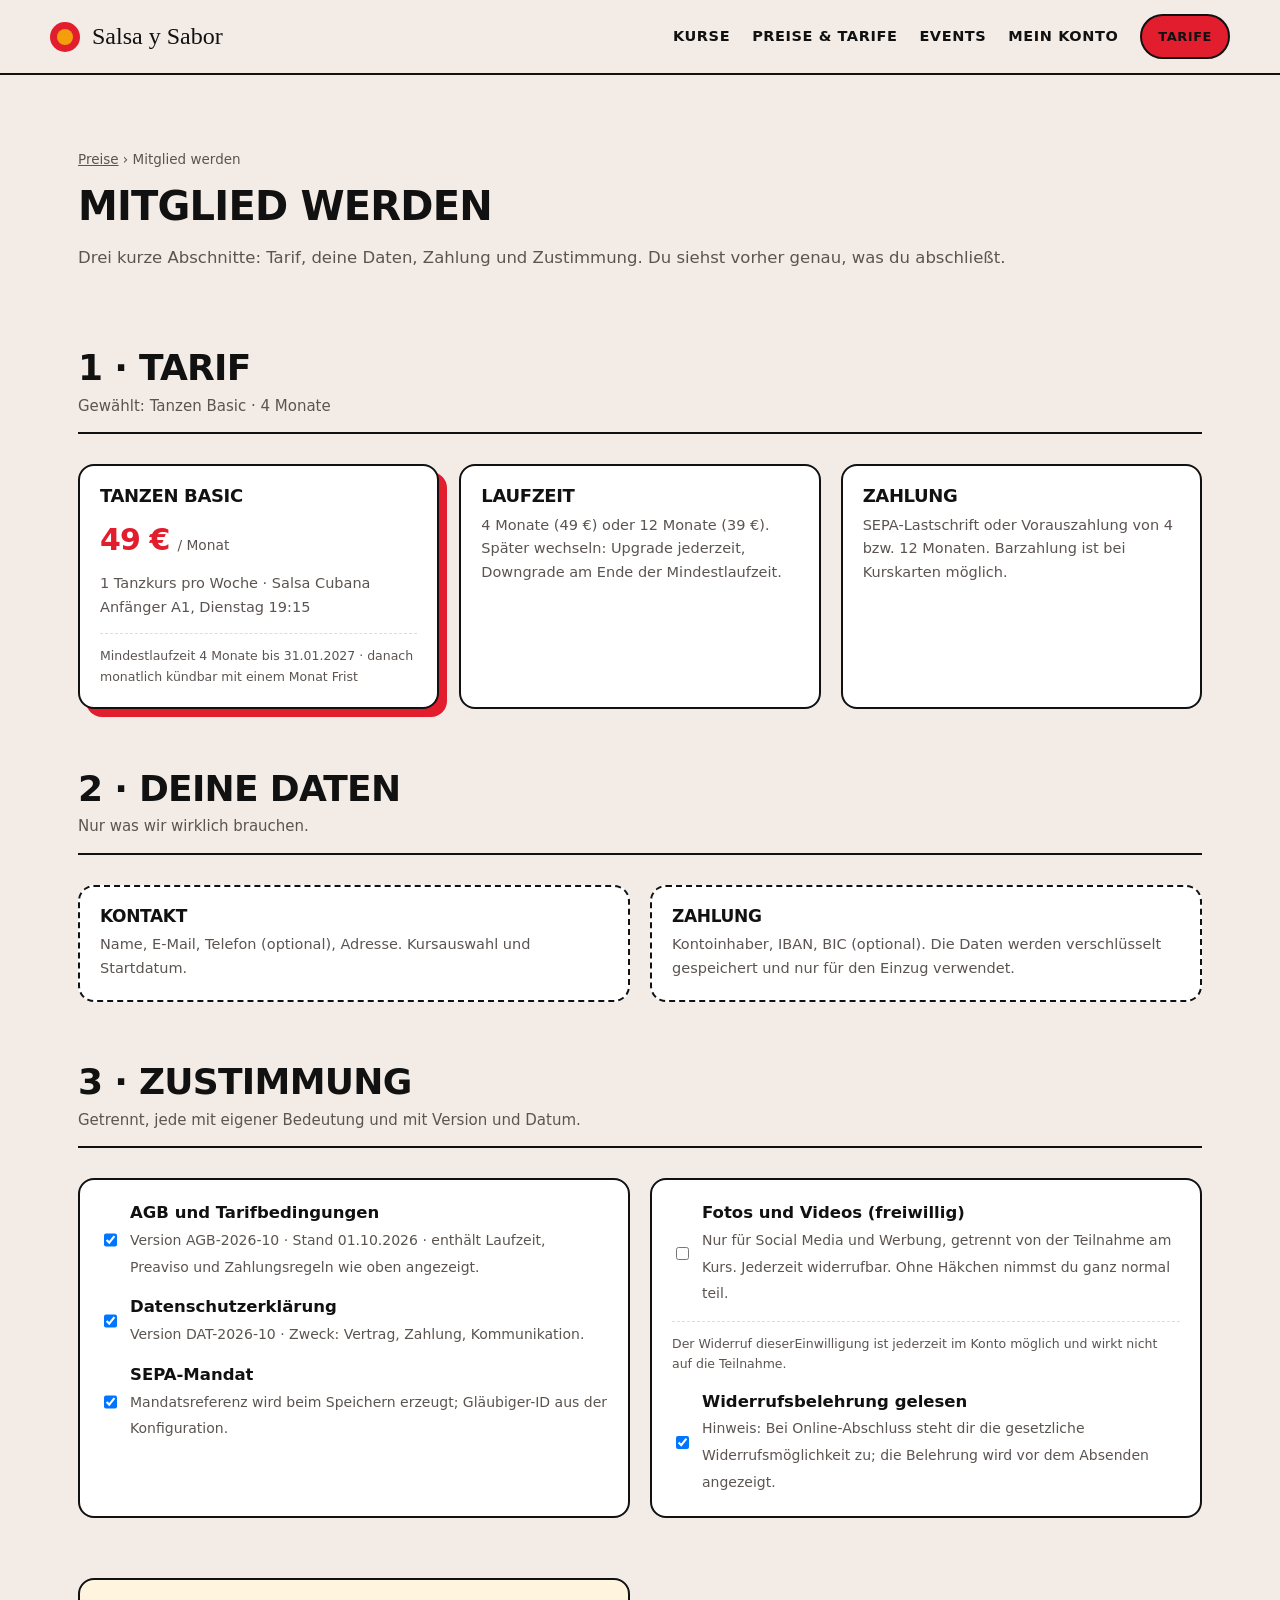
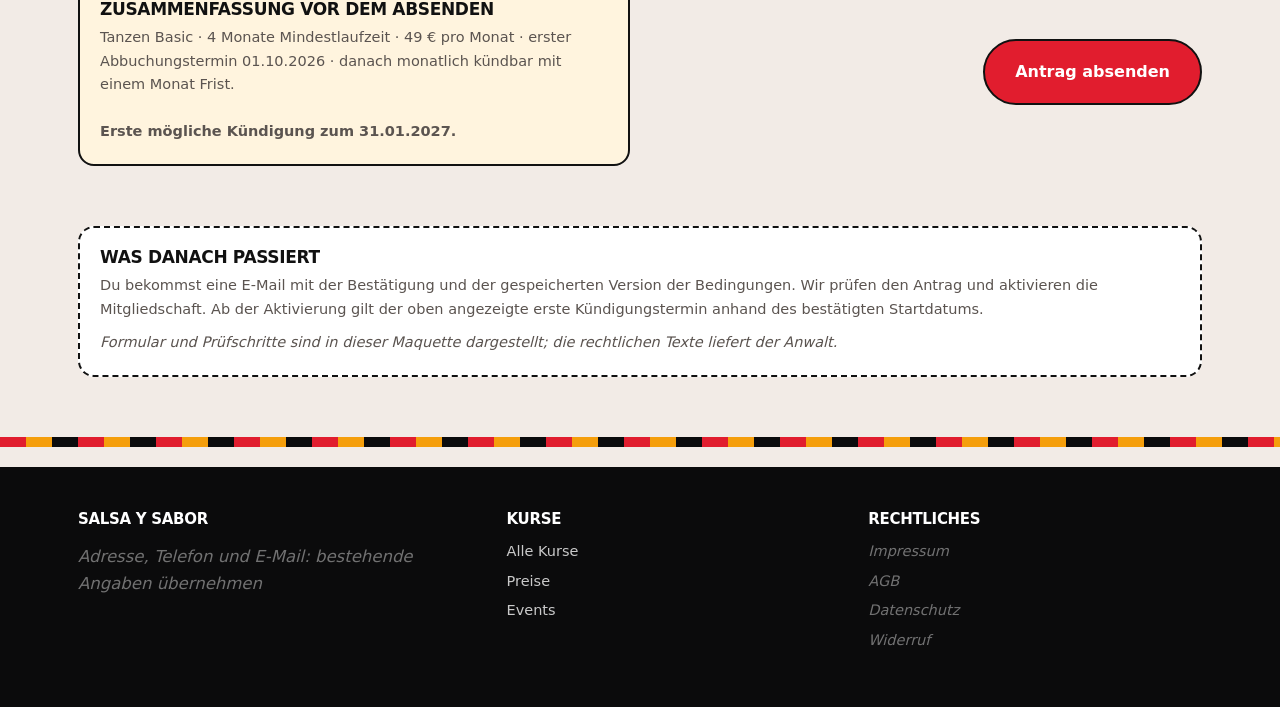
==== anmeldung.html @ 647aa3aa "Preview estático de la maqueta aprobada (Geometría Fiesta, 11 pantallas)" ====
<!doctype html>
<html lang="de">
<head>
<meta charset="utf-8">
<meta name="viewport" content="width=device-width, initial-scale=1">
<title>Mitglied werden — Salsa y Sabor Oldenburg</title>
<link rel="stylesheet" href="estilos.css">
</head>
<body>

<header class="top">
  <div class="wrap bar">
    <a class="brand" href="index.html"><span class="dot"></span> Salsa y Sabor</a>
    <nav class="nav">
      <a href="kurse.html">Kurse</a>
      <a href="preise.html">Preise &amp; Tarife</a>
      <a href="events.html">Events</a>
      <a href="konto.html">Mein Konto</a>
      <a class="btn small" href="preise.html">Tarife</a>
    </nav>
  </div>
</header>

<main class="wrap">
  <section style="padding-bottom:0">
    <p style="font-size:13.5px;color:var(--muted)"><a href="preise.html" style="color:inherit">Preise</a>
      › Mitglied werden</p>
    <h1 style="font-size:40px;margin-top:14px">Mitglied werden</h1>
    <p style="color:var(--muted)">Drei kurze Abschnitte: Tarif, deine Daten, Zahlung und Zustimmung.
      Du siehst vorher genau, was du abschließt.</p>
  </section>

  <section style="padding-bottom:0">
    <div class="sec-head"><div><h2>1 · Tarif</h2><p>Gewählt: Tanzen Basic · 4 Monate</p></div></div>
    <div class="grid c3">
      <article class="card hard"><h3>Tanzen Basic</h3>
        <div class="price"><b>49 €</b><small>/ Monat</small></div>
        <p>1 Tanzkurs pro Woche · Salsa Cubana Anfänger A1, Dienstag 19:15</p>
        <div class="terms">Mindestlaufzeit 4 Monate bis 31.01.2027 · danach monatlich kündbar mit einem
          Monat Frist</div></article>
      <article class="card"><h3>Laufzeit</h3>
        <p>4 Monate (49 €) oder 12 Monate (39 €). Später wechseln: Upgrade jederzeit, Downgrade am Ende
          der Mindestlaufzeit.</p></article>
      <article class="card"><h3>Zahlung</h3>
        <p>SEPA-Lastschrift oder Vorauszahlung von 4 bzw. 12 Monaten. Barzahlung ist bei Kurskarten
          möglich.</p></article>
    </div>
  </section>

  <section style="padding-bottom:0">
    <div class="sec-head"><div><h2>2 · Deine Daten</h2><p>Nur was wir wirklich brauchen.</p></div></div>
    <div class="grid c2">
      <div class="callout"><h3>Kontakt</h3>
        <p>Name, E-Mail, Telefon (optional), Adresse. Kursauswahl und Startdatum.</p></div>
      <div class="callout"><h3>Zahlung</h3>
        <p>Kontoinhaber, IBAN, BIC (optional). Die Daten werden verschlüsselt gespeichert und nur für den
          Einzug verwendet.</p></div>
    </div>
  </section>

  <section style="padding-bottom:0">
    <div class="sec-head"><div><h2>3 · Zustimmung</h2>
      <p>Getrennt, jede mit eigener Bedeutung und mit Version und Datum.</p></div></div>
    <div class="grid c2">
      <article class="card">
        <label style="display:flex;gap:10px"><input type="checkbox" checked>
          <span><b>AGB und Tarifbedingungen</b><br><span style="color:var(--muted);font-size:14px">
          Version AGB-2026-10 · Stand 01.10.2026 · enthält Laufzeit, Preaviso und Zahlungsregeln wie oben
          angezeigt.</span></span></label>
        <label style="display:flex;gap:10px;margin-top:14px"><input type="checkbox" checked>
          <span><b>Datenschutzerklärung</b><br><span style="color:var(--muted);font-size:14px">
          Version DAT-2026-10 · Zweck: Vertrag, Zahlung, Kommunikation.</span></span></label>
        <label style="display:flex;gap:10px;margin-top:14px"><input type="checkbox" checked>
          <span><b>SEPA-Mandat</b><br><span style="color:var(--muted);font-size:14px">
          Mandatsreferenz wird beim Speichern erzeugt; Gläubiger-ID aus der Konfiguration.</span></span></label>
      </article>
      <article class="card">
        <label style="display:flex;gap:10px"><input type="checkbox">
          <span><b>Fotos und Videos (freiwillig)</b><br><span style="color:var(--muted);font-size:14px">
          Nur für Social Media und Werbung, getrennt von der Teilnahme am Kurs. Jederzeit widerrufbar.
          Ohne Häkchen nimmst du ganz normal teil.</span></span></label>
        <div class="terms">Der Widerruf dieserEinwilligung ist jederzeit im Konto möglich und wirkt nicht
          auf die Teilnahme.</div>
        <label style="display:flex;gap:10px;margin-top:14px"><input type="checkbox" checked>
          <span><b>Widerrufsbelehrung gelesen</b><br><span style="color:var(--muted);font-size:14px">
          Hinweis: Bei Online-Abschluss steht dir die gesetzliche Widerrufsmöglichkeit zu; die
          Belehrung wird vor dem Absenden angezeigt.</span></span></label>
      </article>
    </div>
  </section>

  <section>
    <div class="grid c2">
      <div class="callout amber"><h3>Zusammenfassung vor dem Absenden</h3>
        <p>Tanzen Basic · 4 Monate Mindestlaufzeit · 49 € pro Monat · erster Abbuchungstermin 01.10.2026 ·
          danach monatlich kündbar mit einem Monat Frist.<br><br>
          <b>Erste mögliche Kündigung zum 31.01.2027.</b></p></div>
      <div style="display:flex;align-items:center;justify-content:flex-end">
        <a class="btn" href="#abgesendet" style="font-size:16px;padding:18px 30px">Antrag absenden</a></div>
    </div>
  </section>

  <section id="abgesendet" style="padding-top:0">
    <div class="callout">
      <h3>Was danach passiert</h3>
      <p>Du bekommst eine E-Mail mit der Bestätigung und der gespeicherten Version der Bedingungen.
        Wir prüfen den Antrag und aktivieren die Mitgliedschaft. Ab der Aktivierung gilt der
        oben angezeigte erste Kündigungstermin anhand des bestätigten Startdatums.</p>
      <p class="ph" style="margin-top:10px">Formular und Prüfschritte sind in dieser Maquette
        dargestellt; die rechtlichen Texte liefert der Anwalt.</p>
    </div>
  </section>
</main>

<div class="stripe"></div>
<footer>
  <div class="wrap cols">
    <div><h4>Salsa y Sabor</h4><p class="ph">Adresse, Telefon und E-Mail: bestehende Angaben übernehmen</p></div>
    <div><h4>Kurse</h4><a href="kurse.html">Alle Kurse</a><a href="preise.html">Preise</a>
      <a href="events.html">Events</a></div>
    <div><h4>Rechtliches</h4><a href="legales.html" class="ph">Impressum</a>
      <a href="legales.html" class="ph">AGB</a><a href="legales.html" class="ph">Datenschutz</a>
      <a href="legales.html" class="ph">Widerruf</a></div>
  </div>
</footer>
</body>
</html>
---- estilos.css ----
/* ============================================================================
   Salsa y Sabor — sistema de diseño "Geometría Fiesta"
   Paleta real de marca (extraída de salsaysabor.de el 22-09-2026).
   Todo se define por tokens: cambiar de plantilla = cambiar este archivo.
   ========================================================================== */

:root{
  --red:#E11D2E;
  --amber:#F59E0B;
  --black:#0B0B0C;
  --ink:#111111;
  --cream:#F2EBE6;
  --white:#ffffff;
  --muted:#5B5450;
  --line:rgba(17,17,17,.14);
  --radius:16px;
  --radius-lg:26px;
  --shadow-hard:8px 8px 0 var(--red);
  --shadow-soft:0 16px 36px rgba(17,17,17,.10);
  --font-base:ui-sans-serif,system-ui,"Helvetica Neue",Arial,sans-serif;
  --font-display:Georgia,"Iowan Old Style","Times New Roman",serif;
}

*{box-sizing:border-box}
html{scroll-behavior:smooth}
body{margin:0;background:var(--cream);color:var(--ink);font:16.5px/1.62 var(--font-base)}
img{max-width:100%}

h1,h2,h3,h4{margin:0;line-height:1.1;text-transform:uppercase;letter-spacing:-.02em;font-weight:800}
.serif{font-family:var(--font-display);text-transform:none;letter-spacing:0;font-weight:600}

.wrap{max-width:1180px;margin:0 auto;padding:0 28px}
.stack > * + *{margin-top:18px}

/* ── Cabecera ───────────────────────────────────────────────────────────── */
.top{position:sticky;top:0;z-index:20;background:var(--cream);
     border-bottom:2px solid var(--ink)}
.top .bar{display:flex;align-items:center;justify-content:space-between;gap:20px;padding:14px 0}
.brand{display:flex;align-items:center;gap:12px;font-family:var(--font-display);
       font-size:24px;text-decoration:none;color:var(--ink)}
.brand .dot{width:30px;height:30px;border-radius:50%;background:var(--red);position:relative;flex:0 0 auto}
.brand .dot::after{content:"";position:absolute;inset:7px auto auto 7px;width:16px;height:16px;
                   border-radius:50%;background:var(--amber)}
.nav{display:flex;align-items:center;gap:22px;flex-wrap:wrap}
.nav a{color:var(--ink);text-decoration:none;font-weight:700;font-size:14.5px;
       text-transform:uppercase;letter-spacing:.04em}
.nav a:hover,.nav a[aria-current]{color:var(--red)}

/* ── Botones ────────────────────────────────────────────────────────────── */
.btn{display:inline-block;padding:14px 22px;border-radius:999px;font-weight:800;font-size:14.5px;
     text-decoration:none;border:2px solid var(--ink);background:var(--red);color:#fff}
.btn:hover{transform:translateY(-1px)}
.btn.amber{background:var(--amber);color:#1a1200}
.btn.ghost{background:transparent;color:var(--ink)}
.btn.light{background:var(--white);color:var(--ink)}
.btn.small{padding:10px 16px;font-size:13px}

/* ── Bloque escenario con geometría ────────────────────────────────────── */
.stage{background:var(--black);color:#fff;position:relative;overflow:hidden;
       border-bottom:2px solid var(--ink)}
.stage .shapes{position:absolute;inset:0;pointer-events:none}
.stage .shapes i{position:absolute;display:block;border-radius:50%}
.stage .s1{width:280px;height:280px;background:var(--red);right:8%;top:-70px}
.stage .s2{width:420px;height:420px;background:rgba(225,29,46,.55);right:-60px;top:60px}
.stage .s3{width:190px;height:190px;background:var(--amber);right:26%;bottom:-70px}
.stage .s4{width:120px;height:120px;background:rgba(245,158,11,.7);left:8%;bottom:40px}
.stage.photo{background-image:
    linear-gradient(100deg,rgba(11,11,12,.95) 0%,rgba(11,11,12,.80) 42%,rgba(11,11,12,.40) 100%),
    url('img/hero-cortina.jpg');
  background-size:cover;background-position:center}
.stage.photo .shapes{opacity:.45}
.stage .inner{position:relative;padding:70px 0 76px;max-width:760px}
.kicker{font-size:12px;letter-spacing:.28em;text-transform:uppercase;color:var(--amber);font-weight:800}
.stage h1{font-size:62px;margin:14px 0 14px}
.stage p{color:rgba(255,255,255,.85);font-size:19px;max-width:52ch;text-transform:none;
         letter-spacing:0;font-weight:400;font-family:var(--font-base)}
.actions{display:flex;gap:14px;flex-wrap:wrap;margin-top:26px}
.chips{display:flex;gap:12px;flex-wrap:wrap;margin-top:30px}
.chip{background:rgba(255,255,255,.10);border:1px solid rgba(255,255,255,.28);border-radius:999px;
      padding:8px 16px;font-size:13px;font-weight:700}
.chip b{color:var(--amber)}

/* ── Secciones ─────────────────────────────────────────────────────────── */
section{padding:60px 0}
.sec-head{display:flex;align-items:flex-end;justify-content:space-between;gap:24px;
          border-bottom:2px solid var(--ink);padding-bottom:14px;margin-bottom:30px}
.sec-head h2{font-size:36px}
.sec-head p{margin:6px 0 0;color:var(--muted);font-size:15px;text-transform:none;letter-spacing:0;
            font-weight:400}
.sec-head .more{font-size:14px;font-weight:800;color:var(--red);text-decoration:none;
                text-transform:uppercase;letter-spacing:.05em;white-space:nowrap}

.grid{display:grid;gap:20px}
.c4{grid-template-columns:repeat(4,1fr)}
.c3{grid-template-columns:repeat(3,1fr)}
.c2{grid-template-columns:repeat(2,1fr)}

.card{background:var(--white);border:2px solid var(--ink);border-radius:var(--radius);padding:20px}
.card.hard{box-shadow:var(--shadow-hard)}
.thumb{height:104px;border-radius:10px;margin-bottom:14px;border:1px solid var(--line);
       background:
         radial-gradient(circle at 78% 22%,var(--amber) 0 26px,transparent 27px),
         radial-gradient(circle at 88% 44%,var(--red) 0 42px,transparent 43px),
         radial-gradient(circle at 10% 88%,rgba(225,29,46,.6) 0 34px,transparent 35px),
         var(--cream);
       display:flex;align-items:flex-end;padding:10px;color:var(--muted);font-size:10.5px;
       letter-spacing:.14em;text-transform:uppercase}
.card h3{font-size:18px}
.card p{margin:8px 0 0;color:var(--muted);font-size:14.5px;text-transform:none;letter-spacing:0;
        font-weight:400}
/* foto real en tarjeta de curso */
.ph-img{height:150px;border-radius:10px;margin-bottom:14px;background:var(--cream) center/cover no-repeat;
        border:1px solid var(--line)}
.cover-sm{width:100%;max-width:520px;height:300px;object-fit:cover;border:2px solid var(--ink);
          border-radius:var(--radius)}
.poster{width:100%;max-width:260px;border:2px solid var(--ink);border-radius:var(--radius)}
.tag{display:inline-block;margin-bottom:10px;background:var(--cream);border:1px solid var(--line);
     border-radius:999px;padding:4px 12px;font-size:11.5px;font-weight:800;text-transform:uppercase;
     letter-spacing:.08em}
.tag.red{background:#FDE7E9;border-color:#F6BFC4;color:#8E1220}
.tag.green{background:#E7F6EC;border-color:#BEE3C9;color:#12683A}
.price{display:flex;align-items:baseline;gap:8px;margin-top:10px}
.price b{font-size:30px;color:var(--red);letter-spacing:-.03em}
.price small{color:var(--muted)}
.terms{margin-top:14px;padding-top:12px;border-top:1px dashed var(--line);font-size:12.5px;
       color:var(--muted)}
.note{color:var(--muted);font-size:14.5px;margin-top:16px}

/* ── Franja de eventos / banda oscura ──────────────────────────────────── */
.band{background:var(--black);color:#fff}
.band .sec-head{border-color:rgba(255,255,255,.28)}
.band .sec-head p{color:rgba(255,255,255,.65)}
.band .card{background:#141416;border-color:rgba(255,255,255,.22);color:#fff}
.band .card p{color:rgba(255,255,255,.72)}
.when{list-style:none;padding:0;margin:14px 0 0}
.when li{display:flex;justify-content:space-between;gap:14px;padding:10px 0;
         border-top:1px solid rgba(255,255,255,.16);font-size:15px}
.when li:first-child{border-top:0}
.when span:last-child{color:var(--amber);font-weight:700}

/* ── Pasos ─────────────────────────────────────────────────────────────── */
.steps{display:grid;grid-template-columns:repeat(3,1fr);gap:22px}
.step{background:var(--white);border:2px solid var(--ink);border-radius:var(--radius-lg);padding:26px}
.step .num{width:44px;height:44px;border-radius:50%;background:var(--red);color:#fff;font-weight:800;
           display:flex;align-items:center;justify-content:center;font-size:18px}
.step h3{font-size:19px;margin:14px 0 6px}
.step p{margin:0;color:var(--muted);font-size:14.5px;text-transform:none;letter-spacing:0;font-weight:400}

/* ── Tabla comparativa ─────────────────────────────────────────────────── */
.table{width:100%;border-collapse:separate;border-spacing:0;background:var(--white);
       border:2px solid var(--ink);border-radius:var(--radius-lg);overflow:hidden}
.table th,.table td{padding:15px 18px;text-align:left;border-bottom:1px solid var(--line);
                    font-size:15.5px}
.table thead th{background:var(--black);color:#fff;font-size:13px;text-transform:uppercase;
                letter-spacing:.08em}
.table tbody tr:last-child td{border-bottom:0}
.table tbody tr:nth-child(even){background:#FBF8F6}
.table td b{font-size:19px;color:var(--red)}

/* ── Avisos y notas de reglas ──────────────────────────────────────────── */
.callout{background:var(--white);border:2px dashed var(--ink);border-radius:var(--radius);padding:20px}
.callout.amber{background:#FFF4DE;border-style:solid}
.callout.red{background:#FDE7E9;border-style:solid;border-color:#C0392B}
.callout h3{font-size:17px;margin-bottom:8px}
.callout p{margin:0;color:var(--muted);font-size:14.5px;text-transform:none;letter-spacing:0;
           font-weight:400}
.faq{background:var(--white);border:2px solid var(--ink);border-radius:var(--radius);padding:0 22px}
.faq details{padding:16px 0;border-bottom:1px solid var(--line)}
.faq details:last-child{border-bottom:0}
.faq summary{cursor:pointer;font-weight:800;font-size:16px;text-transform:none;letter-spacing:0}
.faq p{margin:10px 0 0;color:var(--muted);font-size:14.5px;text-transform:none;letter-spacing:0;
       font-weight:400}

/* ── Pie ───────────────────────────────────────────────────────────────── */
footer{background:var(--black);color:rgba(255,255,255,.78);padding:44px 0 52px;margin-top:20px}
footer .cols{display:grid;grid-template-columns:1.2fr 1fr 1fr;gap:28px}
footer h4{color:#fff;font-size:15px;margin-bottom:10px}
footer a{color:rgba(255,255,255,.78);text-decoration:none;display:block;padding:3px 0;font-size:14.5px}
footer a:hover{color:var(--amber)}
.ph{color:rgba(255,255,255,.42);font-style:italic}
.stripe{height:10px;background:repeating-linear-gradient(90deg,
        var(--red) 0 26px,var(--amber) 26px 52px,var(--black) 52px 78px)}
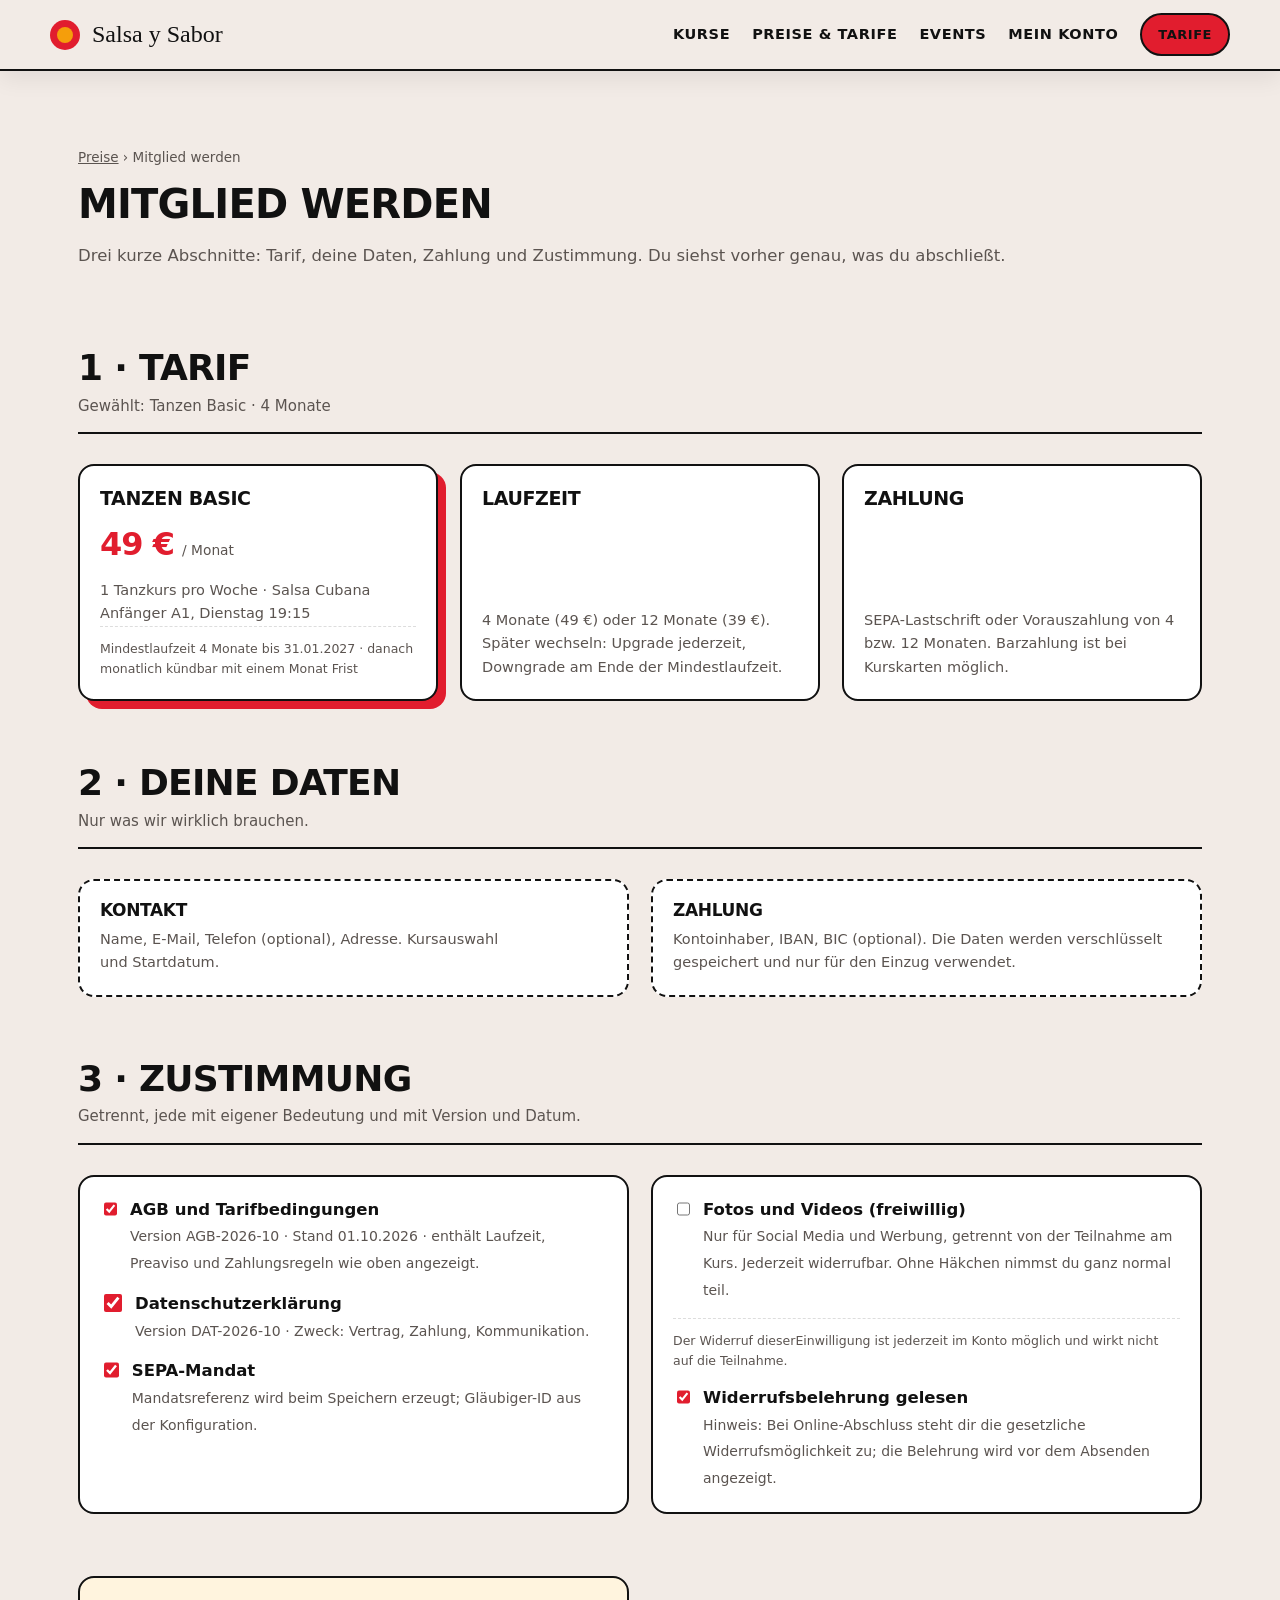
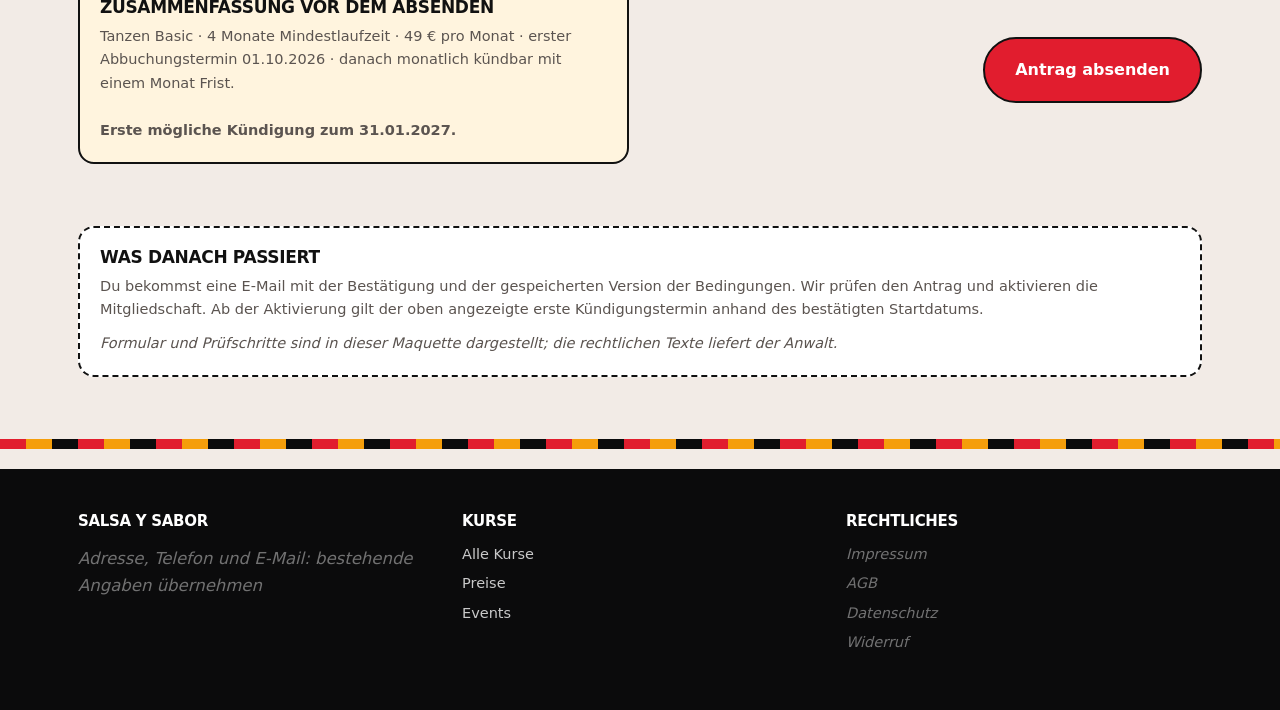
==== commit 2fb58090: "Pulido profesional: rejillas adaptables reales, tipografía fluida, foco visible, contraste AA, estad" ====
--- a/anmeldung.html
+++ b/anmeldung.html
@@ -3,6 +3,7 @@
 <head>
 <meta charset="utf-8">
 <meta name="viewport" content="width=device-width, initial-scale=1">
+<meta name="theme-color" content="#F2EBE6">
 <title>Mitglied werden — Salsa y Sabor Oldenburg</title>
 <link rel="stylesheet" href="estilos.css">
 </head>
--- a/estilos.css
+++ b/estilos.css
@@ -2,58 +2,120 @@
    Salsa y Sabor — sistema de diseño "Geometría Fiesta"
    Paleta real de marca (extraída de salsaysabor.de el 22-09-2026).
    Todo se define por tokens: cambiar de plantilla = cambiar este archivo.
+
+   Pulido profesional 23-09-2026: tipografía fluida, rejillas adaptables
+   (auto-fit), foco visible para teclado, contraste AA verificado, estados de
+   botón, selección, tabular-nums y respeto de prefers-reduced-motion.
    ========================================================================== */
 
 :root{
-  --red:#E11D2E;
+  --red:#E11D2E;             /* marca: fondos, bordes, cifras grandes */
+  --red-ink:#C61428;         /* texto pequeño sobre crema/blanco (AA 5.04:1) */
   --amber:#F59E0B;
   --black:#0B0B0C;
   --ink:#111111;
   --cream:#F2EBE6;
   --white:#ffffff;
   --muted:#5B5450;
+  --muted-soft:#7A736D;
   --line:rgba(17,17,17,.14);
+  --radius-sm:10px;
   --radius:16px;
   --radius-lg:26px;
   --shadow-hard:8px 8px 0 var(--red);
   --shadow-soft:0 16px 36px rgba(17,17,17,.10);
+  --shadow-header:0 8px 22px rgba(17,17,17,.07);
   --font-base:ui-sans-serif,system-ui,"Helvetica Neue",Arial,sans-serif;
   --font-display:Georgia,"Iowan Old Style","Times New Roman",serif;
+  --pad:clamp(18px,4vw,28px);
+  --section-y:clamp(46px,6.5vw,62px);
+  --gap:clamp(16px,2.4vw,22px);
+  --focus:3px solid var(--red);
+  --focus-offset:2px;
 }
 
 *{box-sizing:border-box}
-html{scroll-behavior:smooth}
-body{margin:0;background:var(--cream);color:var(--ink);font:16.5px/1.62 var(--font-base)}
-img{max-width:100%}
-
-h1,h2,h3,h4{margin:0;line-height:1.1;text-transform:uppercase;letter-spacing:-.02em;font-weight:800}
+html{
+  scroll-behavior:smooth;
+  scroll-padding-top:96px;   /* anclas bajo la cabecera sticky */
+  -webkit-text-size-adjust:100%;
+}
+body{
+  margin:0;
+  background:var(--cream);
+  color:var(--ink);
+  font:16.5px/1.62 var(--font-base);
+  -webkit-font-smoothing:antialiased;
+  text-rendering:optimizeLegibility;
+}
+img{max-width:100%;height:auto;display:block}
+::selection{background:var(--amber);color:var(--ink)}
+
+/* Foco visible en todo lo interactivo (teclado) */
+a:focus-visible,button:focus-visible,summary:focus-visible,input:focus-visible{
+  outline:var(--focus);outline-offset:var(--focus-offset);border-radius:4px;
+}
+/* En superficies oscuras el anillo es ámbar (mejor contraste) */
+.band a:focus-visible,.band button:focus-visible,footer a:focus-visible,footer button:focus-visible{
+  outline:3px solid var(--amber);
+}
+
+h1,h2,h3,h4{
+  margin:0;line-height:1.1;text-transform:uppercase;letter-spacing:-.02em;
+  font-weight:800;text-wrap:balance;
+}
+p{text-wrap:pretty}
+h1{font-size:clamp(30px,4.6vw,44px)}
+h2{font-size:clamp(26px,3.4vw,36px)}
+h3{font-size:clamp(17px,1.6vw,19px)}
 .serif{font-family:var(--font-display);text-transform:none;letter-spacing:0;font-weight:600}
 
-.wrap{max-width:1180px;margin:0 auto;padding:0 28px}
+.wrap{max-width:1180px;margin:0 auto;padding:0 var(--pad)}
 .stack > * + *{margin-top:18px}
 
 /* ── Cabecera ───────────────────────────────────────────────────────────── */
-.top{position:sticky;top:0;z-index:20;background:var(--cream);
-     border-bottom:2px solid var(--ink)}
-.top .bar{display:flex;align-items:center;justify-content:space-between;gap:20px;padding:14px 0}
-.brand{display:flex;align-items:center;gap:12px;font-family:var(--font-display);
-       font-size:24px;text-decoration:none;color:var(--ink)}
+.top{
+  position:sticky;top:0;z-index:20;background:var(--cream);
+  border-bottom:2px solid var(--ink);box-shadow:var(--shadow-header);
+}
+.top .bar{display:flex;align-items:center;justify-content:space-between;gap:20px;padding:13px 0}
+.brand{
+  display:flex;align-items:center;gap:12px;font-family:var(--font-display);
+  font-size:clamp(20px,2vw,24px);text-decoration:none;color:var(--ink);
+  white-space:nowrap;
+}
 .brand .dot{width:30px;height:30px;border-radius:50%;background:var(--red);position:relative;flex:0 0 auto}
 .brand .dot::after{content:"";position:absolute;inset:7px auto auto 7px;width:16px;height:16px;
                    border-radius:50%;background:var(--amber)}
-.nav{display:flex;align-items:center;gap:22px;flex-wrap:wrap}
-.nav a{color:var(--ink);text-decoration:none;font-weight:700;font-size:14.5px;
-       text-transform:uppercase;letter-spacing:.04em}
-.nav a:hover,.nav a[aria-current]{color:var(--red)}
+.nav{display:flex;align-items:center;gap:clamp(12px,1.8vw,22px);flex-wrap:wrap}
+.nav a{
+  color:var(--ink);text-decoration:none;font-weight:700;font-size:14.5px;
+  text-transform:uppercase;letter-spacing:.04em;padding:3px 0;
+  transition:color .12s ease;
+}
+.nav a:hover,.nav a[aria-current]{color:var(--red-ink)}
 
 /* ── Botones ────────────────────────────────────────────────────────────── */
-.btn{display:inline-block;padding:14px 22px;border-radius:999px;font-weight:800;font-size:14.5px;
-     text-decoration:none;border:2px solid var(--ink);background:var(--red);color:#fff}
-.btn:hover{transform:translateY(-1px)}
+.btn{
+  display:inline-flex;align-items:center;justify-content:center;gap:8px;
+  min-height:46px;padding:13px 22px;border-radius:999px;font-weight:800;
+  font-size:14.5px;text-decoration:none;border:2px solid var(--ink);
+  background:var(--red);color:#fff;cursor:pointer;
+  transition:transform .12s ease,background-color .12s ease,box-shadow .12s ease,color .12s ease;
+}
+.btn:hover{transform:translateY(-1px);box-shadow:0 10px 22px rgba(17,17,17,.12)}
+.btn:active{transform:translateY(0);box-shadow:none}
 .btn.amber{background:var(--amber);color:#1a1200}
 .btn.ghost{background:transparent;color:var(--ink)}
+.btn.ghost:hover{background:rgba(17,17,17,.04);box-shadow:none}
 .btn.light{background:var(--white);color:var(--ink)}
-.btn.small{padding:10px 16px;font-size:13px}
+.btn.small{min-height:38px;padding:9px 16px;font-size:13px}
+a.more{
+  font-size:14px;font-weight:800;color:var(--red-ink);text-decoration:none;
+  text-transform:uppercase;letter-spacing:.05em;white-space:nowrap;
+  border-bottom:2px solid transparent;transition:border-color .12s ease;
+}
+a.more:hover{border-color:currentColor}
 
 /* ── Bloque escenario con geometría ────────────────────────────────────── */
 .stage{background:var(--black);color:#fff;position:relative;overflow:hidden;
@@ -69,11 +131,11 @@
     url('img/hero-cortina.jpg');
   background-size:cover;background-position:center}
 .stage.photo .shapes{opacity:.45}
-.stage .inner{position:relative;padding:70px 0 76px;max-width:760px}
+.stage .inner{position:relative;padding:clamp(54px,8vw,76px) 0 clamp(58px,8.5vw,76px);max-width:760px}
 .kicker{font-size:12px;letter-spacing:.28em;text-transform:uppercase;color:var(--amber);font-weight:800}
-.stage h1{font-size:62px;margin:14px 0 14px}
-.stage p{color:rgba(255,255,255,.85);font-size:19px;max-width:52ch;text-transform:none;
-         letter-spacing:0;font-weight:400;font-family:var(--font-base)}
+.stage h1{font-size:clamp(36px,8vw,62px);margin:14px 0}
+.stage p{color:rgba(255,255,255,.85);font-size:clamp(17px,2.1vw,19px);max-width:52ch;
+         text-transform:none;letter-spacing:0;font-weight:400;font-family:var(--font-base)}
 .actions{display:flex;gap:14px;flex-wrap:wrap;margin-top:26px}
 .chips{display:flex;gap:12px;flex-wrap:wrap;margin-top:30px}
 .chip{background:rgba(255,255,255,.10);border:1px solid rgba(255,255,255,.28);border-radius:999px;
@@ -81,23 +143,35 @@
 .chip b{color:var(--amber)}
 
 /* ── Secciones ─────────────────────────────────────────────────────────── */
-section{padding:60px 0}
+section{padding:var(--section-y) 0}
 .sec-head{display:flex;align-items:flex-end;justify-content:space-between;gap:24px;
-          border-bottom:2px solid var(--ink);padding-bottom:14px;margin-bottom:30px}
-.sec-head h2{font-size:36px}
+          border-bottom:2px solid var(--ink);padding-bottom:14px;margin-bottom:clamp(22px,3vw,30px);
+          flex-wrap:wrap}
+.sec-head h2{font-size:clamp(26px,3.4vw,36px)}
 .sec-head p{margin:6px 0 0;color:var(--muted);font-size:15px;text-transform:none;letter-spacing:0;
             font-weight:400}
-.sec-head .more{font-size:14px;font-weight:800;color:var(--red);text-decoration:none;
-                text-transform:uppercase;letter-spacing:.05em;white-space:nowrap}
-
-.grid{display:grid;gap:20px}
-.c4{grid-template-columns:repeat(4,1fr)}
-.c3{grid-template-columns:repeat(3,1fr)}
-.c2{grid-template-columns:repeat(2,1fr)}
-
-.card{background:var(--white);border:2px solid var(--ink);border-radius:var(--radius);padding:20px}
+
+/* ── Rejillas ──────────────────────────────────────────────────────────── */
+.grid{display:grid;gap:var(--gap)}
+.c4{grid-template-columns:repeat(auto-fit,minmax(230px,1fr))}
+.c3{grid-template-columns:repeat(auto-fit,minmax(260px,1fr))}
+.c2{grid-template-columns:repeat(auto-fit,minmax(300px,1fr))}
+
+/* ── Tarjetas ──────────────────────────────────────────────────────────── */
+.card{
+  display:flex;flex-direction:column;background:var(--white);
+  border:2px solid var(--ink);border-radius:var(--radius);padding:20px;
+  transition:box-shadow .14s ease,transform .14s ease;
+}
+.card:hover{box-shadow:var(--shadow-soft);transform:translateY(-2px)}
 .card.hard{box-shadow:var(--shadow-hard)}
-.thumb{height:104px;border-radius:10px;margin-bottom:14px;border:1px solid var(--line);
+.card.hard:hover{box-shadow:var(--shadow-hard)}
+.card .tag{align-self:flex-start}
+.card h3{margin-top:2px}
+.card p{margin:8px 0 0;color:var(--muted);font-size:14.5px;text-transform:none;letter-spacing:0;
+        font-weight:400}
+.card > :last-child{margin-top:auto}   /* acciones ancladas abajo */
+.thumb{height:104px;border-radius:var(--radius-sm);margin-bottom:14px;border:1px solid var(--line);
        background:
          radial-gradient(circle at 78% 22%,var(--amber) 0 26px,transparent 27px),
          radial-gradient(circle at 88% 44%,var(--red) 0 42px,transparent 43px),
@@ -105,13 +179,10 @@
          var(--cream);
        display:flex;align-items:flex-end;padding:10px;color:var(--muted);font-size:10.5px;
        letter-spacing:.14em;text-transform:uppercase}
-.card h3{font-size:18px}
-.card p{margin:8px 0 0;color:var(--muted);font-size:14.5px;text-transform:none;letter-spacing:0;
-        font-weight:400}
 /* foto real en tarjeta de curso */
-.ph-img{height:150px;border-radius:10px;margin-bottom:14px;background:var(--cream) center/cover no-repeat;
-        border:1px solid var(--line)}
-.cover-sm{width:100%;max-width:520px;height:300px;object-fit:cover;border:2px solid var(--ink);
+.ph-img{width:100%;aspect-ratio:16/10;height:auto;border-radius:var(--radius-sm);margin-bottom:14px;
+        background:var(--cream) center/cover no-repeat;border:1px solid var(--line)}
+.cover-sm{width:100%;max-width:520px;aspect-ratio:16/9;height:auto;object-fit:cover;border:2px solid var(--ink);
           border-radius:var(--radius)}
 .poster{width:100%;max-width:260px;border:2px solid var(--ink);border-radius:var(--radius)}
 .tag{display:inline-block;margin-bottom:10px;background:var(--cream);border:1px solid var(--line);
@@ -120,7 +191,8 @@
 .tag.red{background:#FDE7E9;border-color:#F6BFC4;color:#8E1220}
 .tag.green{background:#E7F6EC;border-color:#BEE3C9;color:#12683A}
 .price{display:flex;align-items:baseline;gap:8px;margin-top:10px}
-.price b{font-size:30px;color:var(--red);letter-spacing:-.03em}
+.price b{font-size:clamp(26px,3.4vw,32px);color:var(--red);letter-spacing:-.03em;
+         font-variant-numeric:tabular-nums}
 .price small{color:var(--muted)}
 .terms{margin-top:14px;padding-top:12px;border-top:1px dashed var(--line);font-size:12.5px;
        color:var(--muted)}
@@ -131,16 +203,19 @@
 .band .sec-head{border-color:rgba(255,255,255,.28)}
 .band .sec-head p{color:rgba(255,255,255,.65)}
 .band .card{background:#141416;border-color:rgba(255,255,255,.22);color:#fff}
+.band .card:hover{box-shadow:0 16px 36px rgba(0,0,0,.45)}
 .band .card p{color:rgba(255,255,255,.72)}
 .when{list-style:none;padding:0;margin:14px 0 0}
 .when li{display:flex;justify-content:space-between;gap:14px;padding:10px 0;
-         border-top:1px solid rgba(255,255,255,.16);font-size:15px}
+         border-top:1px solid rgba(255,255,255,.16);font-size:15px;flex-wrap:wrap}
 .when li:first-child{border-top:0}
 .when span:last-child{color:var(--amber);font-weight:700}
 
 /* ── Pasos ─────────────────────────────────────────────────────────────── */
-.steps{display:grid;grid-template-columns:repeat(3,1fr);gap:22px}
-.step{background:var(--white);border:2px solid var(--ink);border-radius:var(--radius-lg);padding:26px}
+.steps{display:grid;grid-template-columns:repeat(auto-fit,minmax(260px,1fr));gap:22px}
+.step{background:var(--white);border:2px solid var(--ink);border-radius:var(--radius-lg);padding:26px;
+      transition:box-shadow .14s ease,transform .14s ease}
+.step:hover{box-shadow:var(--shadow-soft);transform:translateY(-2px)}
 .step .num{width:44px;height:44px;border-radius:50%;background:var(--red);color:#fff;font-weight:800;
            display:flex;align-items:center;justify-content:center;font-size:18px}
 .step h3{font-size:19px;margin:14px 0 6px}
@@ -148,7 +223,8 @@
 
 /* ── Tabla comparativa ─────────────────────────────────────────────────── */
 .table{width:100%;border-collapse:separate;border-spacing:0;background:var(--white);
-       border:2px solid var(--ink);border-radius:var(--radius-lg);overflow:hidden}
+       border:2px solid var(--ink);border-radius:var(--radius-lg);overflow:hidden;
+       font-variant-numeric:tabular-nums}
 .table th,.table td{padding:15px 18px;text-align:left;border-bottom:1px solid var(--line);
                     font-size:15.5px}
 .table thead th{background:var(--black);color:#fff;font-size:13px;text-transform:uppercase;
@@ -156,6 +232,10 @@
 .table tbody tr:last-child td{border-bottom:0}
 .table tbody tr:nth-child(even){background:#FBF8F6}
 .table td b{font-size:19px;color:var(--red)}
+@media (max-width:700px){
+  .table{display:block;overflow-x:auto;-webkit-overflow-scrolling:touch}
+  .table thead,.table tbody{white-space:nowrap}
+}
 
 /* ── Avisos y notas de reglas ──────────────────────────────────────────── */
 .callout{background:var(--white);border:2px dashed var(--ink);border-radius:var(--radius);padding:20px}
@@ -164,19 +244,46 @@
 .callout h3{font-size:17px;margin-bottom:8px}
 .callout p{margin:0;color:var(--muted);font-size:14.5px;text-transform:none;letter-spacing:0;
            font-weight:400}
+.callout a,.note a{color:var(--red-ink);font-weight:800;text-decoration:none;
+                   border-bottom:2px solid rgba(198,20,40,.25)}
+.callout a:hover,.note a:hover{border-bottom-color:currentColor}
 .faq{background:var(--white);border:2px solid var(--ink);border-radius:var(--radius);padding:0 22px}
 .faq details{padding:16px 0;border-bottom:1px solid var(--line)}
 .faq details:last-child{border-bottom:0}
 .faq summary{cursor:pointer;font-weight:800;font-size:16px;text-transform:none;letter-spacing:0}
+.faq summary::marker{color:var(--red)}
 .faq p{margin:10px 0 0;color:var(--muted);font-size:14.5px;text-transform:none;letter-spacing:0;
        font-weight:400}
 
 /* ── Pie ───────────────────────────────────────────────────────────────── */
 footer{background:var(--black);color:rgba(255,255,255,.78);padding:44px 0 52px;margin-top:20px}
-footer .cols{display:grid;grid-template-columns:1.2fr 1fr 1fr;gap:28px}
+footer .cols{display:grid;grid-template-columns:repeat(auto-fit,minmax(220px,1fr));gap:28px}
 footer h4{color:#fff;font-size:15px;margin-bottom:10px}
-footer a{color:rgba(255,255,255,.78);text-decoration:none;display:block;padding:3px 0;font-size:14.5px}
+footer a{color:rgba(255,255,255,.78);text-decoration:none;display:block;padding:3px 0;font-size:14.5px;
+         transition:color .12s ease}
 footer a:hover{color:var(--amber)}
-.ph{color:rgba(255,255,255,.42);font-style:italic}
+.ph{color:var(--muted-soft);font-style:italic}
+footer .ph{color:rgba(255,255,255,.42)}
 .stripe{height:10px;background:repeating-linear-gradient(90deg,
         var(--red) 0 26px,var(--amber) 26px 52px,var(--black) 52px 78px)}
+
+/* ── Formularios (mockup) ──────────────────────────────────────────────── */
+input[type="checkbox"]{accent-color:var(--red);width:18px;height:18px}
+label{color:var(--ink)}
+
+/* ── Móvil fino ────────────────────────────────────────────────────────── */
+@media (max-width:640px){
+  .stage .s1{width:190px;height:190px;top:-60px}
+  .stage .s2{width:260px;height:260px;top:40px}
+  .stage .s3{width:130px;height:130px;bottom:-50px}
+  .stage .s4{width:84px;height:84px;bottom:26px}
+  .top .bar{gap:12px;padding:11px 0}
+  .brand .dot{width:26px;height:26px}
+  .brand .dot::after{inset:6px auto auto 6px;width:14px;height:14px}
+}
+
+/* ── Movimiento reducido ──────────────────────────────────────────────── */
+@media (prefers-reduced-motion: reduce){
+  html{scroll-behavior:auto}
+  *,*::before,*::after{transition:none !important;animation:none !important}
+}
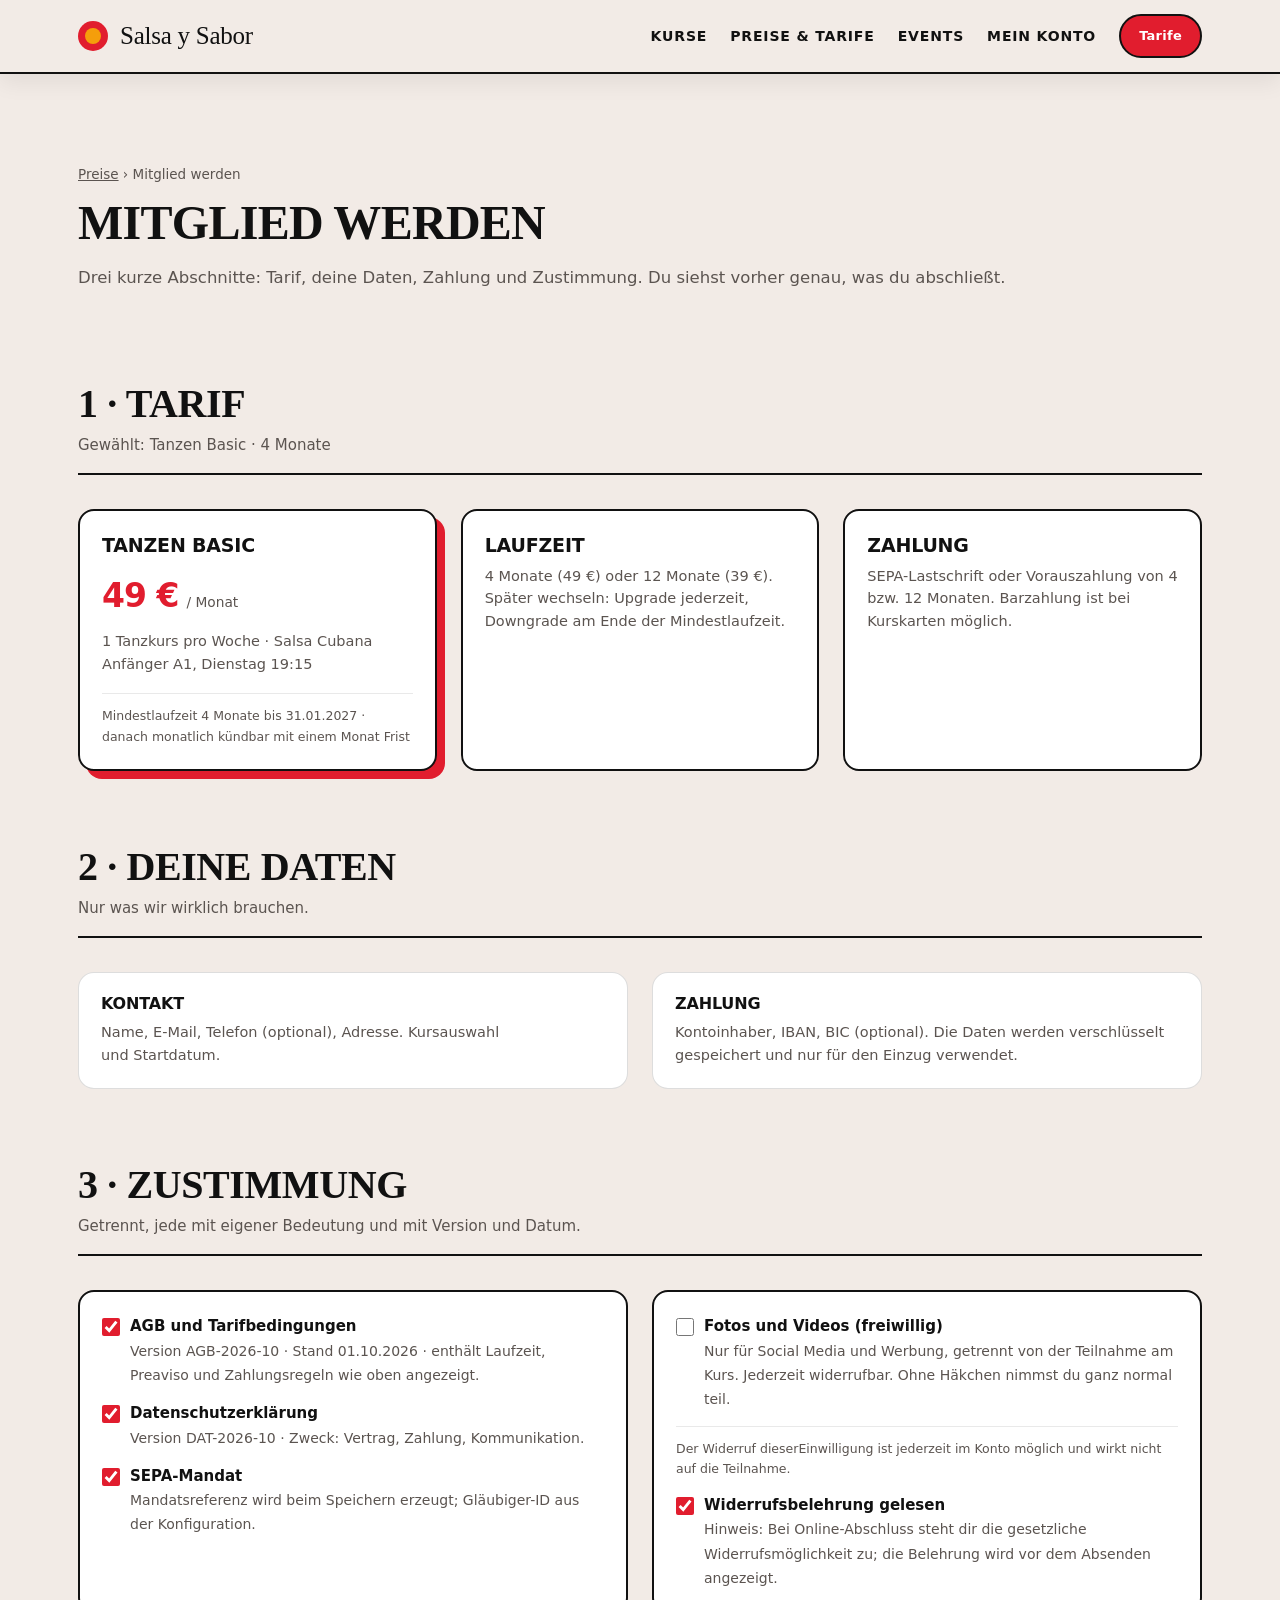
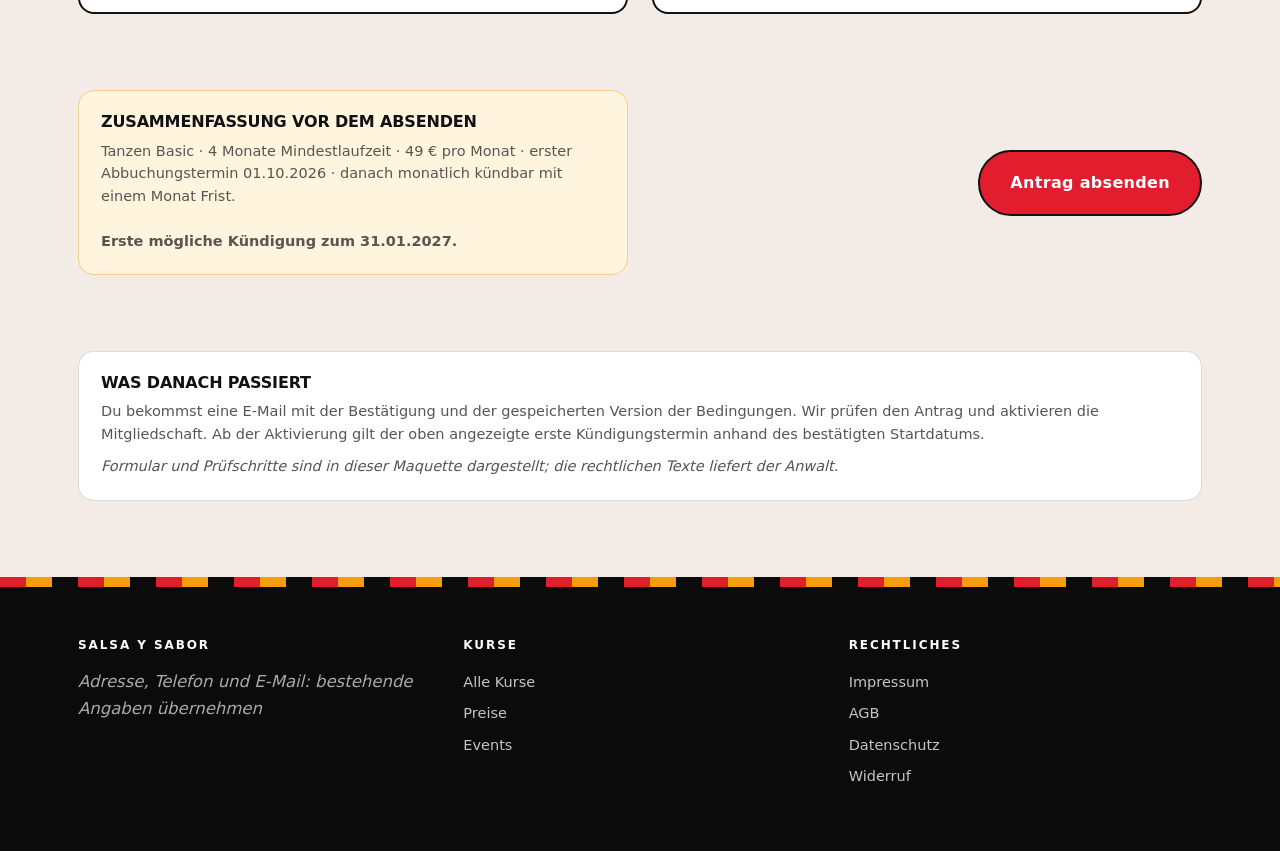
==== commit 3d21028b: "Pulido final Fiesta: ritmo, navegación adaptable y estados accesibles" ====
--- a/anmeldung.html
+++ b/anmeldung.html
@@ -12,13 +12,23 @@
 <header class="top">
   <div class="wrap bar">
     <a class="brand" href="index.html"><span class="dot"></span> Salsa y Sabor</a>
-    <nav class="nav">
+    <nav class="nav desktop-nav" aria-label="Hauptnavigation">
       <a href="kurse.html">Kurse</a>
       <a href="preise.html">Preise &amp; Tarife</a>
       <a href="events.html">Events</a>
       <a href="konto.html">Mein Konto</a>
       <a class="btn small" href="preise.html">Tarife</a>
     </nav>
+    <details class="mobile-menu">
+      <summary>Menü <span aria-hidden="true">☰</span></summary>
+      <nav class="nav" aria-label="Mobile Navigation">
+      <a href="kurse.html">Kurse</a>
+      <a href="preise.html">Preise &amp; Tarife</a>
+      <a href="events.html">Events</a>
+      <a href="konto.html">Mein Konto</a>
+      <a class="btn small" href="preise.html">Tarife</a>
+    </nav>
+    </details>
   </div>
 </header>
 
@@ -26,7 +36,7 @@
   <section style="padding-bottom:0">
     <p style="font-size:13.5px;color:var(--muted)"><a href="preise.html" style="color:inherit">Preise</a>
       › Mitglied werden</p>
-    <h1 style="font-size:40px;margin-top:14px">Mitglied werden</h1>
+    <h1 style="margin-top:14px">Mitglied werden</h1>
     <p style="color:var(--muted)">Drei kurze Abschnitte: Tarif, deine Daten, Zahlung und Zustimmung.
       Du siehst vorher genau, was du abschließt.</p>
   </section>
@@ -119,9 +129,9 @@
     <div><h4>Salsa y Sabor</h4><p class="ph">Adresse, Telefon und E-Mail: bestehende Angaben übernehmen</p></div>
     <div><h4>Kurse</h4><a href="kurse.html">Alle Kurse</a><a href="preise.html">Preise</a>
       <a href="events.html">Events</a></div>
-    <div><h4>Rechtliches</h4><a href="legales.html" class="ph">Impressum</a>
-      <a href="legales.html" class="ph">AGB</a><a href="legales.html" class="ph">Datenschutz</a>
-      <a href="legales.html" class="ph">Widerruf</a></div>
+    <div><h4>Rechtliches</h4><a href="legales.html#impressum">Impressum</a>
+      <a href="legales.html#agb">AGB</a><a href="legales.html#datenschutz">Datenschutz</a>
+      <a href="legales.html#widerruf">Widerruf</a></div>
   </div>
 </footer>
 </body>
--- a/estilos.css
+++ b/estilos.css
@@ -3,9 +3,15 @@
    Paleta real de marca (extraída de salsaysabor.de el 22-09-2026).
    Todo se define por tokens: cambiar de plantilla = cambiar este archivo.
 
-   Pulido profesional 23-09-2026: tipografía fluida, rejillas adaptables
-   (auto-fit), foco visible para teclado, contraste AA verificado, estados de
-   botón, selección, tabular-nums y respeto de prefers-reduced-motion.
+   v3 · 23-09-2026 — pulido final: ritmo, navegación compacta, tarjetas y tablas.
+   v2 · 23-09-2026 — pasada editorial:
+   · contraste tipográfico real: serif de display para titulares + sans para
+     interfaz y etiquetas (antes todo era sans bold mayúsculas);
+   · hero con formas suaves (gradiente/blur) en vez de círculos planos;
+   · cajas informativas con hairline sólido (fuera el borde discontinuo);
+   · espaciado y detalle de tarjetas/tabla/footer afinados;
+   · se mantiene: paleta, franjas, direcciones y accesibilidad v1
+     (foco visible, contraste AA con --red-ink, reduce-motion, auto-fit).
    ========================================================================== */
 
 :root{
@@ -17,19 +23,22 @@
   --cream:#F2EBE6;
   --white:#ffffff;
   --muted:#5B5450;
-  --muted-soft:#7A736D;
+  --muted-soft:#68615B;
   --line:rgba(17,17,17,.14);
+  --line-soft:rgba(17,17,17,.09);
   --radius-sm:10px;
   --radius:16px;
   --radius-lg:26px;
   --shadow-hard:8px 8px 0 var(--red);
-  --shadow-soft:0 16px 36px rgba(17,17,17,.10);
+  --shadow-soft:0 18px 40px rgba(17,17,17,.10);
   --shadow-header:0 8px 22px rgba(17,17,17,.07);
   --font-base:ui-sans-serif,system-ui,"Helvetica Neue",Arial,sans-serif;
   --font-display:Georgia,"Iowan Old Style","Times New Roman",serif;
   --pad:clamp(18px,4vw,28px);
-  --section-y:clamp(46px,6.5vw,62px);
-  --gap:clamp(16px,2.4vw,22px);
+  --content-width:1180px;
+  --heading-page:clamp(32px,4.4vw,48px);
+  --section-y:clamp(52px,7vw,76px);
+  --gap:clamp(16px,2.4vw,24px);
   --focus:3px solid var(--red);
   --focus-offset:2px;
 }
@@ -37,7 +46,7 @@
 *{box-sizing:border-box}
 html{
   scroll-behavior:smooth;
-  scroll-padding-top:96px;   /* anclas bajo la cabecera sticky */
+  scroll-padding-top:104px;
   -webkit-text-size-adjust:100%;
 }
 body{
@@ -51,26 +60,34 @@
 img{max-width:100%;height:auto;display:block}
 ::selection{background:var(--amber);color:var(--ink)}
 
-/* Foco visible en todo lo interactivo (teclado) */
-a:focus-visible,button:focus-visible,summary:focus-visible,input:focus-visible{
+:focus-visible{
   outline:var(--focus);outline-offset:var(--focus-offset);border-radius:4px;
 }
-/* En superficies oscuras el anillo es ámbar (mejor contraste) */
-.band a:focus-visible,.band button:focus-visible,footer a:focus-visible,footer button:focus-visible{
+.stage a:focus-visible,.band a:focus-visible,.band button:focus-visible,footer a:focus-visible,footer button:focus-visible{
   outline:3px solid var(--amber);
 }
 
-h1,h2,h3,h4{
-  margin:0;line-height:1.1;text-transform:uppercase;letter-spacing:-.02em;
+/* ── Jerarquía tipográfica ──────────────────────────────────────────────
+   Titulares en la serif de display (póster editorial); interfaz, etiquetas
+   y cuerpo en la sans del sistema. Esta mezcla es la que separa un cartel
+   moderno de una plantilla genérica. */
+h1,h2{
+  margin:0;line-height:1.02;text-transform:uppercase;letter-spacing:-.015em;
+  font-family:var(--font-display);font-weight:700;text-wrap:balance;
+}
+h3,h4{
+  margin:0;line-height:1.15;text-transform:uppercase;letter-spacing:-.01em;
   font-weight:800;text-wrap:balance;
 }
 p{text-wrap:pretty}
-h1{font-size:clamp(30px,4.6vw,44px)}
-h2{font-size:clamp(26px,3.4vw,36px)}
+h1,h2,h3,h4{overflow-wrap:break-word}
+h3,h4{hyphens:auto}
+h1{font-size:var(--heading-page)}
+h2{font-size:clamp(28px,3.6vw,40px)}
 h3{font-size:clamp(17px,1.6vw,19px)}
 .serif{font-family:var(--font-display);text-transform:none;letter-spacing:0;font-weight:600}
 
-.wrap{max-width:1180px;margin:0 auto;padding:0 var(--pad)}
+.wrap{max-width:var(--content-width);margin:0 auto;padding-inline:var(--pad)}
 .stack > * + *{margin-top:18px}
 
 /* ── Cabecera ───────────────────────────────────────────────────────────── */
@@ -78,89 +95,128 @@
   position:sticky;top:0;z-index:20;background:var(--cream);
   border-bottom:2px solid var(--ink);box-shadow:var(--shadow-header);
 }
-.top .bar{display:flex;align-items:center;justify-content:space-between;gap:20px;padding:13px 0}
+.top .bar{display:flex;align-items:center;justify-content:space-between;gap:20px;padding-block:14px}
 .brand{
   display:flex;align-items:center;gap:12px;font-family:var(--font-display);
-  font-size:clamp(20px,2vw,24px);text-decoration:none;color:var(--ink);
-  white-space:nowrap;
+  font-size:clamp(21px,2.1vw,25px);text-decoration:none;color:var(--ink);
+  white-space:nowrap;letter-spacing:-.01em;
 }
 .brand .dot{width:30px;height:30px;border-radius:50%;background:var(--red);position:relative;flex:0 0 auto}
 .brand .dot::after{content:"";position:absolute;inset:7px auto auto 7px;width:16px;height:16px;
                    border-radius:50%;background:var(--amber)}
-.nav{display:flex;align-items:center;gap:clamp(12px,1.8vw,22px);flex-wrap:wrap}
-.nav a{
-  color:var(--ink);text-decoration:none;font-weight:700;font-size:14.5px;
-  text-transform:uppercase;letter-spacing:.04em;padding:3px 0;
+.nav{display:flex;align-items:center;gap:clamp(12px,1.8vw,24px);flex-wrap:wrap}
+.nav a:not(.btn){
+  color:var(--ink);text-decoration:none;font-weight:700;font-size:14px;
+  text-transform:uppercase;letter-spacing:.06em;padding:3px 0;
   transition:color .12s ease;
 }
-.nav a:hover,.nav a[aria-current]{color:var(--red-ink)}
+.nav a:not(.btn):hover,.nav a[aria-current]{color:var(--red-ink)}
+.nav a[aria-current]{text-decoration:underline;text-underline-offset:7px;text-decoration-thickness:2px}
+.mobile-menu{display:none}
 
 /* ── Botones ────────────────────────────────────────────────────────────── */
 .btn{
   display:inline-flex;align-items:center;justify-content:center;gap:8px;
-  min-height:46px;padding:13px 22px;border-radius:999px;font-weight:800;
-  font-size:14.5px;text-decoration:none;border:2px solid var(--ink);
+  min-height:48px;padding:13px 24px;border-radius:999px;font-weight:800;
+  font-size:14.5px;letter-spacing:.02em;text-decoration:none;
+  border:2px solid var(--ink);
   background:var(--red);color:#fff;cursor:pointer;
   transition:transform .12s ease,background-color .12s ease,box-shadow .12s ease,color .12s ease;
 }
-.btn:hover{transform:translateY(-1px);box-shadow:0 10px 22px rgba(17,17,17,.12)}
+.btn:hover{transform:translateY(-1px);box-shadow:0 12px 26px rgba(17,17,17,.15)}
 .btn:active{transform:translateY(0);box-shadow:none}
 .btn.amber{background:var(--amber);color:#1a1200}
 .btn.ghost{background:transparent;color:var(--ink)}
-.btn.ghost:hover{background:rgba(17,17,17,.04);box-shadow:none}
+.btn.ghost:hover{background:rgba(17,17,17,.05);box-shadow:none}
 .btn.light{background:var(--white);color:var(--ink)}
-.btn.small{min-height:38px;padding:9px 16px;font-size:13px}
+.btn.small{min-height:44px;padding:9px 18px;font-size:13px}
 a.more{
-  font-size:14px;font-weight:800;color:var(--red-ink);text-decoration:none;
-  text-transform:uppercase;letter-spacing:.05em;white-space:nowrap;
-  border-bottom:2px solid transparent;transition:border-color .12s ease;
-}
-a.more:hover{border-color:currentColor}
-
-/* ── Bloque escenario con geometría ────────────────────────────────────── */
-.stage{background:var(--black);color:#fff;position:relative;overflow:hidden;
-       border-bottom:2px solid var(--ink)}
-.stage .shapes{position:absolute;inset:0;pointer-events:none}
-.stage .shapes i{position:absolute;display:block;border-radius:50%}
-.stage .s1{width:280px;height:280px;background:var(--red);right:8%;top:-70px}
-.stage .s2{width:420px;height:420px;background:rgba(225,29,46,.55);right:-60px;top:60px}
-.stage .s3{width:190px;height:190px;background:var(--amber);right:26%;bottom:-70px}
-.stage .s4{width:120px;height:120px;background:rgba(245,158,11,.7);left:8%;bottom:40px}
+  font-size:13.5px;font-weight:800;color:var(--red-ink);text-decoration:none;
+  text-transform:uppercase;letter-spacing:.08em;white-space:nowrap;
+  display:inline-flex;align-items:center;gap:6px;
+  transition:gap .14s ease;
+}
+a.more:hover{gap:10px}
+
+/* ── Bloque escenario con geometría ──────────────────────────────────────
+   Formas suaves (gradiente + desenfoque leve) en lugar de círculos planos;
+   el degradado lateral vuelve legible el texto sin apagar la foto. */
+.stage{
+  background:
+    radial-gradient(1200px 600px at 82% 18%, rgba(225,29,46,.24), transparent 60%),
+    var(--black);
+  color:#fff;position:relative;overflow:hidden;border-bottom:2px solid var(--ink);
+}
+.stage .shapes{position:absolute;inset:0;pointer-events:none;filter:saturate(1.05)}
+.stage .shapes i{
+  position:absolute;display:block;border-radius:50%;
+  filter:blur(2px);opacity:.55;mix-blend-mode:screen;
+}
+.stage .s1{width:320px;height:320px;right:9%;top:-90px;
+  background:radial-gradient(circle at 30% 30%, rgba(225,29,46,.95), rgba(225,29,46,.15) 70%)}
+.stage .s2{width:520px;height:520px;right:-110px;top:40px;opacity:.35;
+  background:radial-gradient(circle at 40% 35%, rgba(225,29,46,.9), rgba(225,29,46,.05) 72%)}
+.stage .s3{width:230px;height:230px;right:27%;bottom:-90px;
+  background:radial-gradient(circle at 35% 35%, rgba(245,158,11,.95), rgba(245,158,11,.1) 72%)}
+.stage .s4{width:140px;height:140px;left:7%;bottom:44px;opacity:.5;
+  background:radial-gradient(circle at 35% 35%, rgba(245,158,11,.9), rgba(245,158,11,.08) 72%)}
 .stage.photo{background-image:
-    linear-gradient(100deg,rgba(11,11,12,.95) 0%,rgba(11,11,12,.80) 42%,rgba(11,11,12,.40) 100%),
+    linear-gradient(100deg,rgba(11,11,12,.96) 0%,rgba(11,11,12,.84) 44%,rgba(11,11,12,.42) 100%),
+    linear-gradient(180deg, rgba(11,11,12,.25), rgba(11,11,12,0) 40%, rgba(11,11,12,.35)),
     url('img/hero-cortina.jpg');
   background-size:cover;background-position:center}
-.stage.photo .shapes{opacity:.45}
-.stage .inner{position:relative;padding:clamp(54px,8vw,76px) 0 clamp(58px,8.5vw,76px);max-width:760px}
-.kicker{font-size:12px;letter-spacing:.28em;text-transform:uppercase;color:var(--amber);font-weight:800}
-.stage h1{font-size:clamp(36px,8vw,62px);margin:14px 0}
-.stage p{color:rgba(255,255,255,.85);font-size:clamp(17px,2.1vw,19px);max-width:52ch;
-         text-transform:none;letter-spacing:0;font-weight:400;font-family:var(--font-base)}
-.actions{display:flex;gap:14px;flex-wrap:wrap;margin-top:26px}
-.chips{display:flex;gap:12px;flex-wrap:wrap;margin-top:30px}
-.chip{background:rgba(255,255,255,.10);border:1px solid rgba(255,255,255,.28);border-radius:999px;
-      padding:8px 16px;font-size:13px;font-weight:700}
-.chip b{color:var(--amber)}
+.stage.photo .shapes{opacity:.5}
+.stage .inner{position:relative;padding-block:clamp(64px,9vw,104px) clamp(66px,9vw,100px);max-width:var(--content-width)}
+.stage .inner-compact{padding-block:clamp(44px,6vw,64px)}
+.stage .inner-compact h1{font-size:var(--heading-page);max-width:24ch}
+.stage .inner > p{max-width:54ch}
+.kicker{
+  display:inline-flex;align-items:center;gap:10px;
+  font-size:12px;letter-spacing:.3em;text-transform:uppercase;
+  color:var(--amber);font-weight:800;
+}
+.kicker::before{content:"";width:26px;height:2px;background:var(--amber);display:block}
+.stage h1{font-size:clamp(40px,8.4vw,68px);margin:16px 0 14px;letter-spacing:-.02em}
+.stage p{color:rgba(255,255,255,.86);font-size:clamp(17px,2.1vw,19.5px);max-width:54ch;
+         text-transform:none;letter-spacing:0;font-weight:400;font-family:var(--font-base);
+         line-height:1.6}
+.actions{display:flex;gap:14px;flex-wrap:wrap;margin-top:30px}
+.chips{display:flex;gap:10px;flex-wrap:wrap;margin-top:34px}
+.chip{
+  background:rgba(255,255,255,.08);border:1px solid rgba(255,255,255,.22);border-radius:999px;
+  padding:8px 16px;font-size:13px;font-weight:600;letter-spacing:.01em;
+  backdrop-filter:blur(4px);
+}
+.chip b{color:var(--amber);font-weight:800}
 
 /* ── Secciones ─────────────────────────────────────────────────────────── */
-section{padding:var(--section-y) 0}
-.sec-head{display:flex;align-items:flex-end;justify-content:space-between;gap:24px;
-          border-bottom:2px solid var(--ink);padding-bottom:14px;margin-bottom:clamp(22px,3vw,30px);
-          flex-wrap:wrap}
-.sec-head h2{font-size:clamp(26px,3.4vw,36px)}
-.sec-head p{margin:6px 0 0;color:var(--muted);font-size:15px;text-transform:none;letter-spacing:0;
-            font-weight:400}
+section{padding-block:var(--section-y)}
+.sec-head{
+  display:flex;align-items:baseline;justify-content:space-between;gap:24px;
+  border-bottom:2px solid var(--ink);padding-bottom:16px;margin-bottom:clamp(24px,3.2vw,34px);
+  flex-wrap:wrap;
+}
+.sec-head h2{letter-spacing:-.01em}
+.sec-head p{
+  margin:8px 0 0;color:var(--muted);font-size:15px;text-transform:none;letter-spacing:0;
+  font-weight:400;font-family:var(--font-base);
+}
+.sec-head .more{align-self:center}
 
 /* ── Rejillas ──────────────────────────────────────────────────────────── */
 .grid{display:grid;gap:var(--gap)}
-.c4{grid-template-columns:repeat(auto-fit,minmax(230px,1fr))}
-.c3{grid-template-columns:repeat(auto-fit,minmax(260px,1fr))}
-.c2{grid-template-columns:repeat(auto-fit,minmax(300px,1fr))}
+.c4{grid-template-columns:repeat(auto-fit,minmax(min(100%,230px),1fr))}
+.c3{grid-template-columns:repeat(auto-fit,minmax(min(100%,270px),1fr))}
+.c2{grid-template-columns:repeat(auto-fit,minmax(min(100%,400px),1fr))}
+
+.grid > *{min-width:0}
+.facts-grid{grid-template-columns:repeat(auto-fit,minmax(min(100%,190px),1fr))}
+.event-grid{align-items:start}
 
 /* ── Tarjetas ──────────────────────────────────────────────────────────── */
 .card{
   display:flex;flex-direction:column;background:var(--white);
-  border:2px solid var(--ink);border-radius:var(--radius);padding:20px;
+  border:2px solid var(--ink);border-radius:var(--radius);padding:22px;
   transition:box-shadow .14s ease,transform .14s ease;
 }
 .card:hover{box-shadow:var(--shadow-soft);transform:translateY(-2px)}
@@ -169,8 +225,10 @@
 .card .tag{align-self:flex-start}
 .card h3{margin-top:2px}
 .card p{margin:8px 0 0;color:var(--muted);font-size:14.5px;text-transform:none;letter-spacing:0;
-        font-weight:400}
-.card > :last-child{margin-top:auto}   /* acciones ancladas abajo */
+        font-weight:400;line-height:1.55}
+.card > .card-actions{margin-top:auto;padding-top:18px;display:flex;gap:10px;flex-wrap:wrap}
+.card > .terms:last-child{margin-top:18px}
+.card > .note:last-child{margin-top:18px}
 .thumb{height:104px;border-radius:var(--radius-sm);margin-bottom:14px;border:1px solid var(--line);
        background:
          radial-gradient(circle at 78% 22%,var(--amber) 0 26px,transparent 27px),
@@ -179,76 +237,118 @@
          var(--cream);
        display:flex;align-items:flex-end;padding:10px;color:var(--muted);font-size:10.5px;
        letter-spacing:.14em;text-transform:uppercase}
-/* foto real en tarjeta de curso */
-.ph-img{width:100%;aspect-ratio:16/10;height:auto;border-radius:var(--radius-sm);margin-bottom:14px;
-        background:var(--cream) center/cover no-repeat;border:1px solid var(--line)}
+.ph-img{
+  width:100%;aspect-ratio:16/10;height:auto;border-radius:var(--radius-sm);margin-bottom:16px;
+  background:var(--cream) center/cover no-repeat;border:1px solid var(--line);
+}
 .cover-sm{width:100%;max-width:520px;aspect-ratio:16/9;height:auto;object-fit:cover;border:2px solid var(--ink);
           border-radius:var(--radius)}
 .poster{width:100%;max-width:260px;border:2px solid var(--ink);border-radius:var(--radius)}
-.tag{display:inline-block;margin-bottom:10px;background:var(--cream);border:1px solid var(--line);
-     border-radius:999px;padding:4px 12px;font-size:11.5px;font-weight:800;text-transform:uppercase;
-     letter-spacing:.08em}
+.tag{
+  display:inline-block;margin-bottom:12px;background:var(--cream);border:1px solid var(--line);
+  border-radius:999px;padding:4px 12px;font-size:11px;font-weight:800;text-transform:uppercase;
+  letter-spacing:.1em;color:var(--muted);
+}
 .tag.red{background:#FDE7E9;border-color:#F6BFC4;color:#8E1220}
 .tag.green{background:#E7F6EC;border-color:#BEE3C9;color:#12683A}
-.price{display:flex;align-items:baseline;gap:8px;margin-top:10px}
-.price b{font-size:clamp(26px,3.4vw,32px);color:var(--red);letter-spacing:-.03em;
+.price{display:flex;align-items:baseline;gap:8px;margin-top:12px}
+.price b{font-size:clamp(27px,3.4vw,33px);color:var(--red);letter-spacing:-.03em;font-weight:800;
          font-variant-numeric:tabular-nums}
 .price small{color:var(--muted)}
-.terms{margin-top:14px;padding-top:12px;border-top:1px dashed var(--line);font-size:12.5px;
+.terms{margin-top:14px;padding-top:12px;border-top:1px solid var(--line-soft);font-size:12.5px;
        color:var(--muted)}
-.note{color:var(--muted);font-size:14.5px;margin-top:16px}
+.note{color:var(--muted);font-size:14.5px;margin-top:18px}
+
+/* ── Fila de datos (Niveau · Tag · Stil · Plätze) ───────────────────────── */
+.spec-grid{
+  display:grid;grid-template-columns:repeat(4,minmax(0,1fr));
+  background:var(--white);border:1px solid var(--line);border-radius:var(--radius);
+  overflow:hidden;margin-bottom:clamp(24px,3vw,34px);
+}
+.spec{padding:16px 20px;border-left:1px solid var(--line)}
+.spec:first-child{border-left:0}
+.spec-label{
+  display:block;font-size:10.5px;font-weight:800;letter-spacing:.18em;text-transform:uppercase;
+  color:var(--red-ink);margin-bottom:5px;
+}
+.spec p{margin:0;color:var(--ink);font-size:14.5px;line-height:1.5}
+@media (max-width:1000px){
+  .spec-grid{grid-template-columns:repeat(2,minmax(0,1fr))}
+  .spec:nth-child(odd){border-left:0}
+  .spec:nth-child(n+3){border-top:1px solid var(--line)}
+}
+@media (max-width:640px){
+  .spec-grid{grid-template-columns:1fr}
+  .spec{border-left:0}
+  .spec + .spec{border-top:1px solid var(--line)}
+}
 
 /* ── Franja de eventos / banda oscura ──────────────────────────────────── */
 .band{background:var(--black);color:#fff}
-.band .sec-head{border-color:rgba(255,255,255,.28)}
-.band .sec-head p{color:rgba(255,255,255,.65)}
-.band .card{background:#141416;border-color:rgba(255,255,255,.22);color:#fff}
-.band .card:hover{box-shadow:0 16px 36px rgba(0,0,0,.45)}
+.band .sec-head{border-color:rgba(255,255,255,.24)}
+.band .sec-head p{color:rgba(255,255,255,.62)}
+.band .card{background:#141416;border-color:rgba(255,255,255,.18);color:#fff}
+.band .card:hover{box-shadow:0 18px 40px rgba(0,0,0,.5)}
 .band .card p{color:rgba(255,255,255,.72)}
 .when{list-style:none;padding:0;margin:14px 0 0}
-.when li{display:flex;justify-content:space-between;gap:14px;padding:10px 0;
-         border-top:1px solid rgba(255,255,255,.16);font-size:15px;flex-wrap:wrap}
+.when li{display:flex;justify-content:space-between;gap:14px;padding:11px 0;
+         border-top:1px solid var(--line);font-size:15px;flex-wrap:wrap}
+.band .when li{border-color:rgba(255,255,255,.12)}
 .when li:first-child{border-top:0}
-.when span:last-child{color:var(--amber);font-weight:700}
+.when span:last-child{color:var(--amber);font-weight:700;font-variant-numeric:tabular-nums}
 
 /* ── Pasos ─────────────────────────────────────────────────────────────── */
-.steps{display:grid;grid-template-columns:repeat(auto-fit,minmax(260px,1fr));gap:22px}
-.step{background:var(--white);border:2px solid var(--ink);border-radius:var(--radius-lg);padding:26px;
-      transition:box-shadow .14s ease,transform .14s ease}
+.steps{display:grid;grid-template-columns:repeat(auto-fit,minmax(min(100%,260px),1fr));gap:var(--gap)}
+.step{
+  background:var(--white);border:2px solid var(--ink);border-radius:var(--radius-lg);padding:28px;
+  transition:box-shadow .14s ease,transform .14s ease;
+}
 .step:hover{box-shadow:var(--shadow-soft);transform:translateY(-2px)}
-.step .num{width:44px;height:44px;border-radius:50%;background:var(--red);color:#fff;font-weight:800;
-           display:flex;align-items:center;justify-content:center;font-size:18px}
-.step h3{font-size:19px;margin:14px 0 6px}
+.step .num{
+  width:46px;height:46px;border-radius:50%;background:var(--red);color:#fff;font-weight:800;
+  display:flex;align-items:center;justify-content:center;font-size:18px;
+  font-variant-numeric:tabular-nums;
+}
+.step h3{font-size:19px;margin:16px 0 6px}
 .step p{margin:0;color:var(--muted);font-size:14.5px;text-transform:none;letter-spacing:0;font-weight:400}
 
 /* ── Tabla comparativa ─────────────────────────────────────────────────── */
-.table{width:100%;border-collapse:separate;border-spacing:0;background:var(--white);
-       border:2px solid var(--ink);border-radius:var(--radius-lg);overflow:hidden;
-       font-variant-numeric:tabular-nums}
-.table th,.table td{padding:15px 18px;text-align:left;border-bottom:1px solid var(--line);
+.table{
+  width:100%;border-collapse:separate;border-spacing:0;background:var(--white);
+  border:2px solid var(--ink);border-radius:var(--radius-lg);overflow:hidden;
+  font-variant-numeric:tabular-nums;
+}
+.table th,.table td{padding:16px 20px;text-align:left;border-bottom:1px solid var(--line-soft);
                     font-size:15.5px}
-.table thead th{background:var(--black);color:#fff;font-size:13px;text-transform:uppercase;
-                letter-spacing:.08em}
+.table thead th{
+  background:var(--black);color:#fff;font-size:12px;font-weight:800;text-transform:uppercase;
+  letter-spacing:.12em;padding-top:18px;padding-bottom:18px;
+}
 .table tbody tr:last-child td{border-bottom:0}
 .table tbody tr:nth-child(even){background:#FBF8F6}
-.table td b{font-size:19px;color:var(--red)}
+.table td b{font-size:19px;color:var(--red);font-weight:800}
+.table-scroll{overflow-x:auto;border-radius:var(--radius-lg);scrollbar-color:var(--red-ink) var(--cream)}
+.table-scroll .table{min-width:650px}
+.table-hint{display:none}
 @media (max-width:700px){
-  .table{display:block;overflow-x:auto;-webkit-overflow-scrolling:touch}
-  .table thead,.table tbody{white-space:nowrap}
-}
-
-/* ── Avisos y notas de reglas ──────────────────────────────────────────── */
-.callout{background:var(--white);border:2px dashed var(--ink);border-radius:var(--radius);padding:20px}
-.callout.amber{background:#FFF4DE;border-style:solid}
-.callout.red{background:#FDE7E9;border-style:solid;border-color:#C0392B}
-.callout h3{font-size:17px;margin-bottom:8px}
+  .table-hint{display:block;color:var(--muted);font-size:13px;margin:0 0 12px}
+  .table th,.table td{padding:14px 16px}
+}
+
+/* ── Avisos y notas ────────────────────────────────────────────────────── */
+.callout{
+  background:var(--white);border:1px solid var(--line);border-radius:var(--radius);padding:22px;
+}
+.callout h3{font-size:16px;margin-bottom:8px}
 .callout p{margin:0;color:var(--muted);font-size:14.5px;text-transform:none;letter-spacing:0;
-           font-weight:400}
+           font-weight:400;line-height:1.55}
+.callout.amber{background:#FFF4DE;border-color:#F1D08A}
+.callout.red{background:#FDE7E9;border-color:#F6BFC4}
 .callout a,.note a{color:var(--red-ink);font-weight:800;text-decoration:none;
                    border-bottom:2px solid rgba(198,20,40,.25)}
 .callout a:hover,.note a:hover{border-bottom-color:currentColor}
-.faq{background:var(--white);border:2px solid var(--ink);border-radius:var(--radius);padding:0 22px}
-.faq details{padding:16px 0;border-bottom:1px solid var(--line)}
+.faq{background:var(--white);border:1px solid var(--line);border-radius:var(--radius);padding:0 24px}
+.faq details{padding:18px 0;border-bottom:1px solid var(--line-soft)}
 .faq details:last-child{border-bottom:0}
 .faq summary{cursor:pointer;font-weight:800;font-size:16px;text-transform:none;letter-spacing:0}
 .faq summary::marker{color:var(--red)}
@@ -256,33 +356,60 @@
        font-weight:400}
 
 /* ── Pie ───────────────────────────────────────────────────────────────── */
-footer{background:var(--black);color:rgba(255,255,255,.78);padding:44px 0 52px;margin-top:20px}
-footer .cols{display:grid;grid-template-columns:repeat(auto-fit,minmax(220px,1fr));gap:28px}
-footer h4{color:#fff;font-size:15px;margin-bottom:10px}
-footer a{color:rgba(255,255,255,.78);text-decoration:none;display:block;padding:3px 0;font-size:14.5px;
+footer{background:var(--black);color:rgba(255,255,255,.76);padding:52px 0 58px;margin-top:0}
+footer .cols{display:grid;grid-template-columns:repeat(auto-fit,minmax(220px,1fr));gap:32px}
+footer h4{
+  color:#fff;font-size:12px;margin-bottom:14px;letter-spacing:.16em;text-transform:uppercase;
+}
+footer a{color:rgba(255,255,255,.76);text-decoration:none;display:block;padding:4px 0;font-size:14.5px;
          transition:color .12s ease}
 footer a:hover{color:var(--amber)}
+footer .ph{color:rgba(255,255,255,.65);font-style:italic}
 .ph{color:var(--muted-soft);font-style:italic}
-footer .ph{color:rgba(255,255,255,.42)}
 .stripe{height:10px;background:repeating-linear-gradient(90deg,
         var(--red) 0 26px,var(--amber) 26px 52px,var(--black) 52px 78px)}
 
 /* ── Formularios (mockup) ──────────────────────────────────────────────── */
-input[type="checkbox"]{accent-color:var(--red);width:18px;height:18px}
-label{color:var(--ink)}
+input[type="checkbox"]{accent-color:var(--red);width:18px;height:18px;flex:0 0 18px;margin:4px 0 0}
+label{color:var(--ink);font-size:15px}
+
+/* Navegación compacta nativa: sin JavaScript ni enlaces escondidos sin acceso. */
+@media (max-width:1100px){
+  .desktop-nav{display:none}
+  .top{position:relative}
+  .top .bar{min-height:76px}
+  .mobile-menu{display:block}
+  .mobile-menu summary{list-style:none;cursor:pointer;display:flex;align-items:center;gap:10px;
+    min-height:44px;padding:8px 14px;border:1px solid var(--ink);border-radius:999px;
+    font-size:14px;font-weight:700}
+  .mobile-menu summary::-webkit-details-marker{display:none}
+  .mobile-menu[open] summary{background:var(--ink);color:var(--white)}
+  .mobile-menu .nav{position:absolute;top:100%;left:0;right:0;display:flex;align-items:stretch;
+    flex-direction:column;gap:4px;padding:18px var(--pad) 24px;background:var(--cream);
+    border-bottom:2px solid var(--ink);box-shadow:var(--shadow-header)}
+  .mobile-menu .nav a{min-height:44px;display:flex;align-items:center}
+  html{scroll-padding-top:24px}
+}
 
 /* ── Móvil fino ────────────────────────────────────────────────────────── */
 @media (max-width:640px){
-  .stage .s1{width:190px;height:190px;top:-60px}
-  .stage .s2{width:260px;height:260px;top:40px}
-  .stage .s3{width:130px;height:130px;bottom:-50px}
-  .stage .s4{width:84px;height:84px;bottom:26px}
-  .top .bar{gap:12px;padding:11px 0}
+  .stage .s1{width:200px;height:200px;top:-70px}
+  .stage .s2{width:300px;height:300px;top:30px;right:-90px}
+  .stage .s3{width:150px;height:150px;bottom:-60px}
+  .stage .s4{width:90px;height:90px;bottom:24px}
+  .top .bar{gap:12px;padding-block:12px}
   .brand .dot{width:26px;height:26px}
   .brand .dot::after{inset:6px auto auto 6px;width:14px;height:14px}
-}
-
-/* ── Movimiento reducido ──────────────────────────────────────────────── */
+  .btn{min-height:46px}
+  .stage h1{font-size:clamp(34px,9vw,48px)}
+  .actions{gap:10px}
+  .actions .btn{flex:1 1 auto}
+  .card{padding:20px}
+  .when li{gap:4px 14px}
+  .sec-head{gap:14px}
+  .faq{padding-inline:18px}
+}
+
 @media (prefers-reduced-motion: reduce){
   html{scroll-behavior:auto}
   *,*::before,*::after{transition:none !important;animation:none !important}
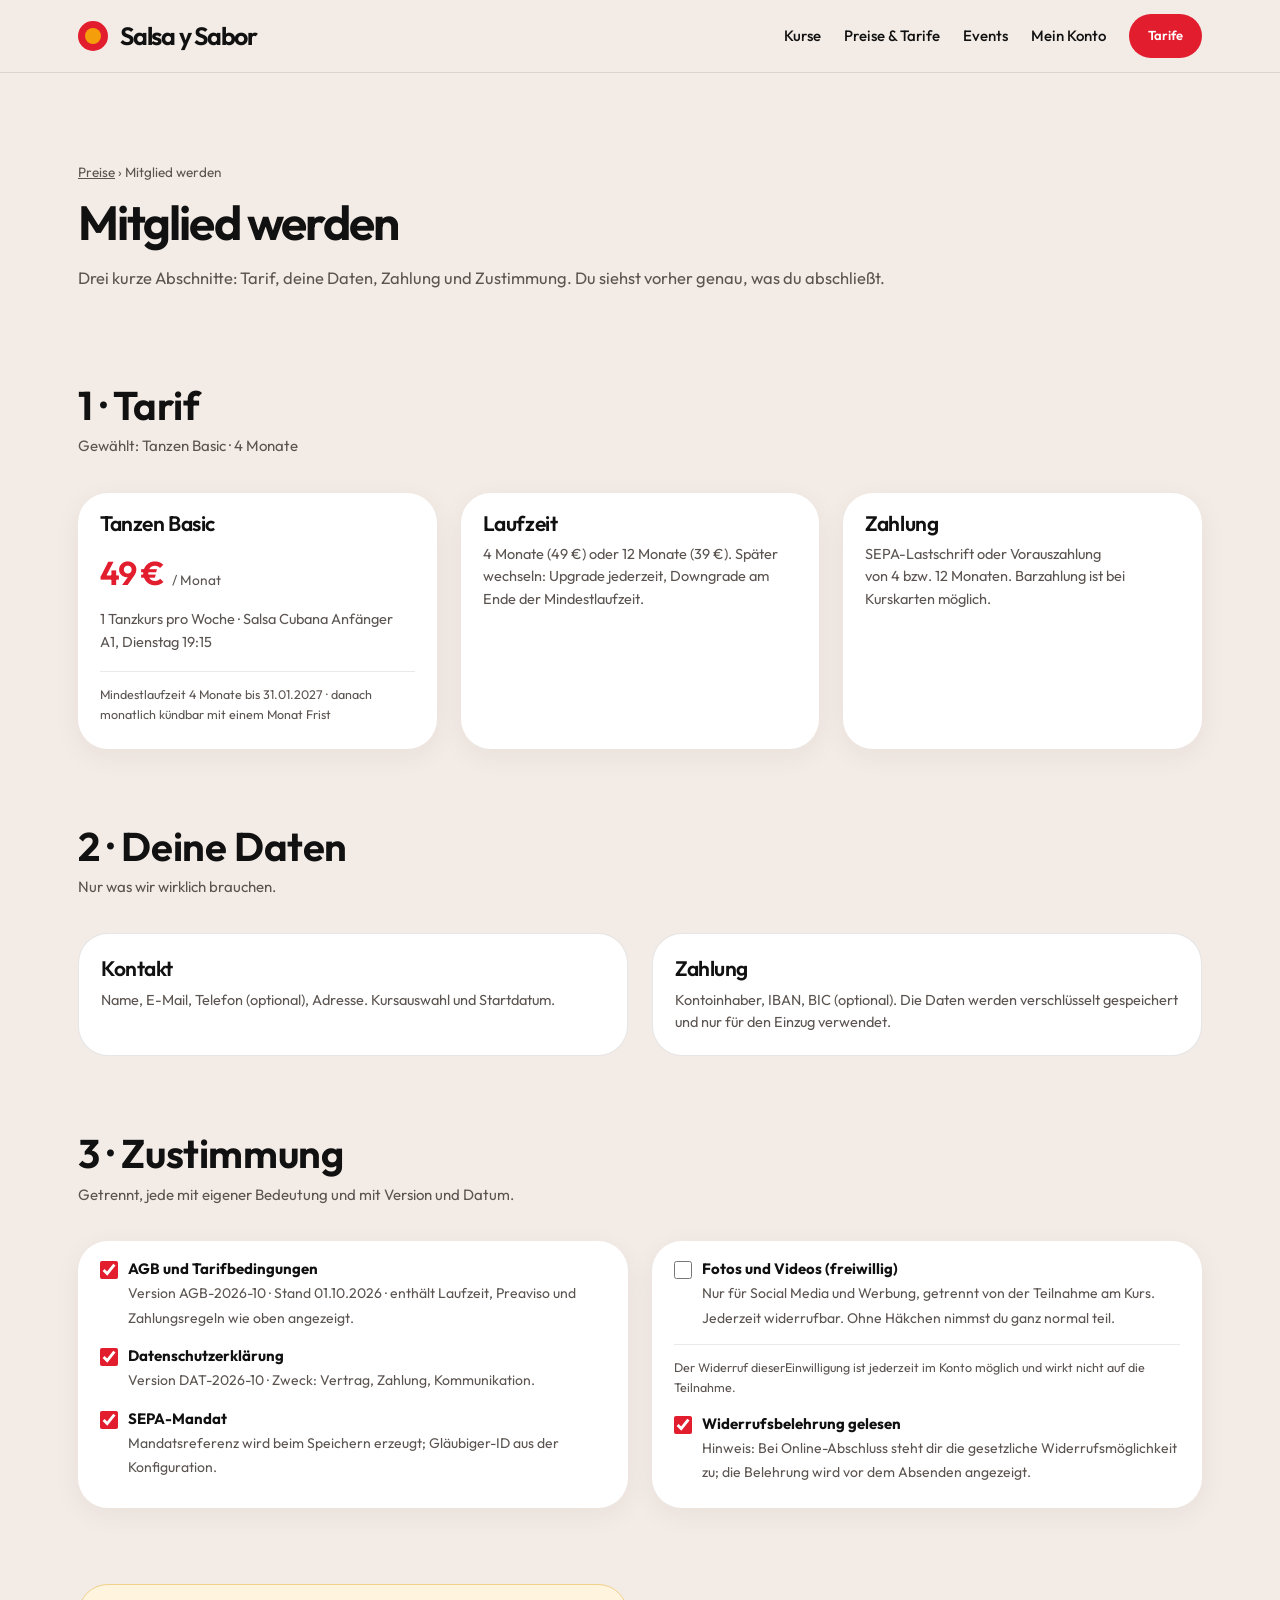
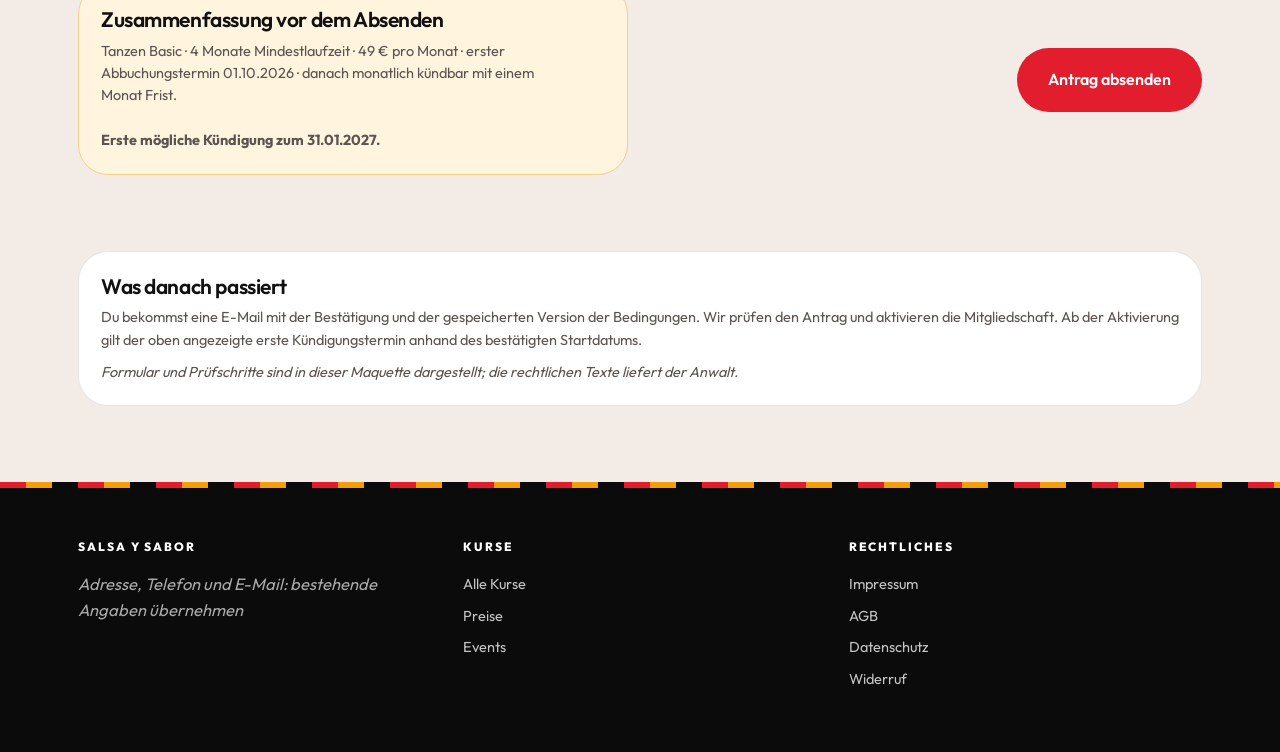
==== commit 8b5a9c9a: "Apply owner-selected Ritmo suave design" ====
--- a/anmeldung.html
+++ b/anmeldung.html
@@ -5,9 +5,9 @@
 <meta name="viewport" content="width=device-width, initial-scale=1">
 <meta name="theme-color" content="#F2EBE6">
 <title>Mitglied werden — Salsa y Sabor Oldenburg</title>
-<link rel="stylesheet" href="estilos.css">
+<link rel="stylesheet" href="estilos.css?v=20260923-ritmo-suave">
 </head>
-<body>
+<body class="suave">
 
 <header class="top">
   <div class="wrap bar">
--- a/estilos.css
+++ b/estilos.css
@@ -414,3 +414,54 @@
   html{scroll-behavior:auto}
   *,*::before,*::after{transition:none !important;animation:none !important}
 }
+
+/* Ritmo suave · aprobado por el propietario · 23-09-2026. */
+@font-face{font-family:Outfit;src:url('fonts/Outfit.ttf') format('truetype');font-weight:100 900;font-display:swap}
+:root{--font-base:Outfit,system-ui,sans-serif;--line:rgba(17,17,17,.10);--shadow-hard:0 12px 32px rgba(90,38,25,.08);--shadow-soft:0 18px 38px rgba(90,38,25,.10)}
+.top{border:0;box-shadow:0 1px 0 var(--line);background:var(--cream)}
+.brand{font-family:Outfit,sans-serif;font-weight:650;letter-spacing:-.05em}
+.nav a:not(.btn){text-transform:none;letter-spacing:0;font-size:15px;font-weight:500}
+.btn{border:1px solid transparent;font-weight:600;letter-spacing:0;box-shadow:none}
+.btn.ghost{border-color:rgba(17,17,17,.22)}
+.card,.card.hard,.step{border:0;box-shadow:0 7px 28px rgba(90,38,25,.055)}
+.card.hard:hover{box-shadow:var(--shadow-soft)}
+.sec-head{border:0;padding-bottom:0;align-items:center}
+.sec-head .more{font-size:12px;letter-spacing:.06em}
+.ph-img,.cover-sm,.poster{border:0}
+.card h3,.step h3,.callout h3{text-transform:none;font-weight:600;letter-spacing:-.02em;font-size:21px}
+h1,h2{text-transform:none;font-weight:650;letter-spacing:-.04em;line-height:1.06}
+.tag{border:0;font-weight:500;letter-spacing:.03em;text-transform:none;font-size:12px}
+.price b{font-weight:650}
+.table{border:0;box-shadow:0 6px 26px rgba(90,38,25,.05)}
+.table thead th{background:var(--cream);color:var(--ink);border-bottom:1px solid var(--line)}
+.stage{border:0}.stage .inner{z-index:2}.stage .shapes{z-index:1}
+.band .card{border:0;background:rgba(255,255,255,.055)}
+.stripe{height:6px}.mobile-menu summary{border-color:var(--line)}
+.mobile-menu .nav{border-bottom:1px solid var(--line)}
+/* A · Ritmo suave: luz, formas orgánicas y una sans amable. */
+body.suave{--font-display:Outfit,sans-serif;--radius:30px;--radius-sm:21px;--radius-lg:32px}
+.suave .stage.photo{background:var(--cream);color:var(--ink);isolation:isolate;min-height:570px}
+.suave .stage.photo::after{content:"";position:absolute;right:max(4%,calc((100vw - 1140px)/2));top:38px;bottom:42px;width:41%;border-radius:220px 220px 100px 100px;z-index:0;background:url('img/hero-cortina.jpg') center/cover}
+.suave .stage.photo::before{content:"";position:absolute;right:3%;top:25%;height:290px;width:290px;background:var(--amber);border-radius:50%;opacity:.65}
+.suave .stage.photo .inner{padding-block:86px;min-height:570px}
+.suave .stage.photo h1{font-size:clamp(48px,6vw,82px);max-width:8ch;color:var(--red-ink);font-weight:600}
+.suave .stage.photo .inner-compact h1{font-size:var(--heading-page);max-width:48%;text-wrap:balance}
+.suave .stage.photo p{color:var(--muted);max-width:43%}
+.suave .stage.photo .kicker{color:var(--red-ink);letter-spacing:.17em}
+.suave .stage.photo .shapes{display:none}
+.suave .stage.photo .chips{max-width:48%;gap:7px;margin-top:24px}
+.suave .stage.photo .chip{background:rgba(255,255,255,.65);color:var(--ink);border:0;padding:7px 12px}
+.suave .stage.photo .chip b{color:var(--red-ink)}
+.suave .card .ph-img{border-radius:23px 23px 12px 12px}
+.suave .card{padding:16px 16px 24px}.suave .card > :not(.ph-img){margin-left:6px;margin-right:6px}
+.suave .stage.photo .btn:focus-visible{outline-color:var(--red-ink)}
+
+@media(max-width:800px){
+ .suave .stage.photo{padding-bottom:300px;min-height:0}
+ .suave .stage.photo::after{left:var(--pad);right:var(--pad);bottom:24px;top:auto;width:auto;height:290px;border-radius:140px 140px 30px 30px;background-position:center 42%}
+ .suave .stage.photo .inner{padding-block:42px;min-height:0}
+ .suave .stage.photo p,.suave .stage.photo .chips{max-width:100%}
+ .suave .stage.photo h1{max-width:100%;font-size:clamp(44px,10vw,66px)}
+ .suave .stage.photo .inner-compact h1{max-width:100%}
+ .suave .stage.photo::before{top:auto;bottom:12px;width:200px;height:200px}
+}
